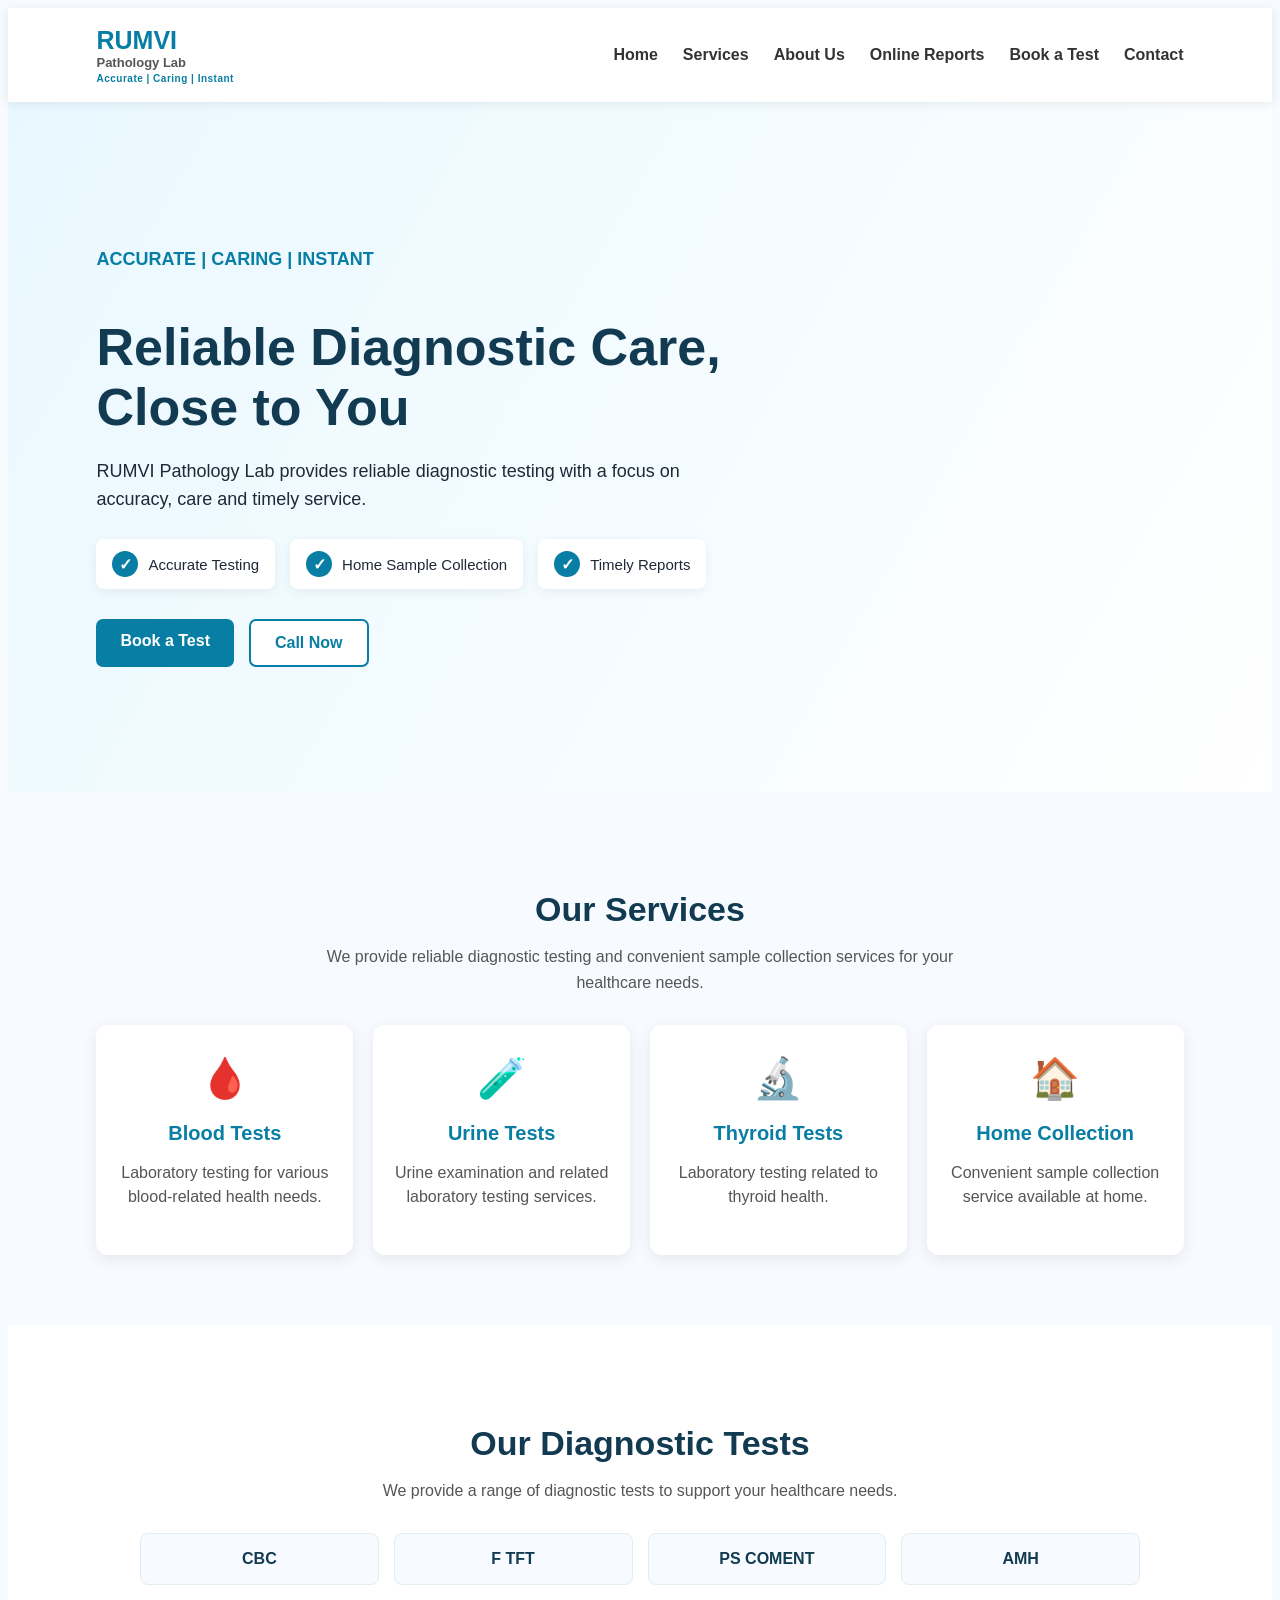
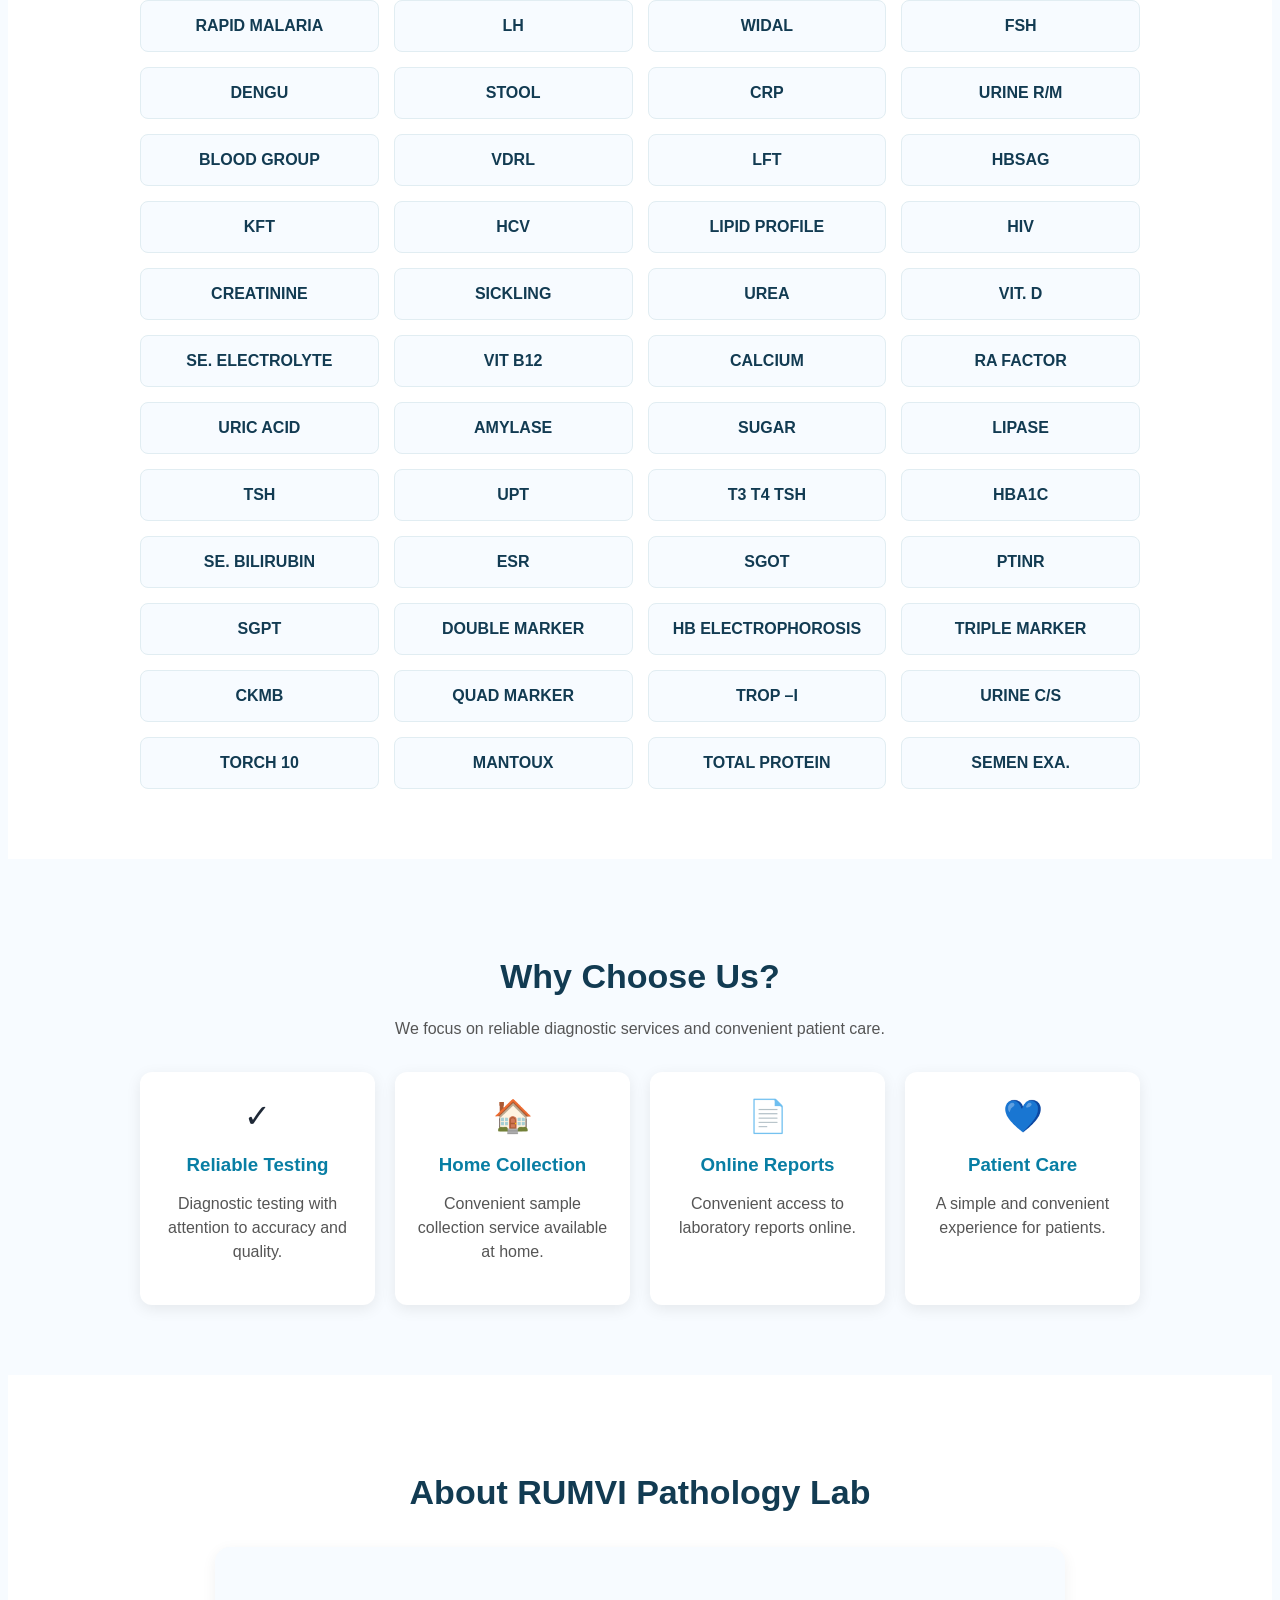
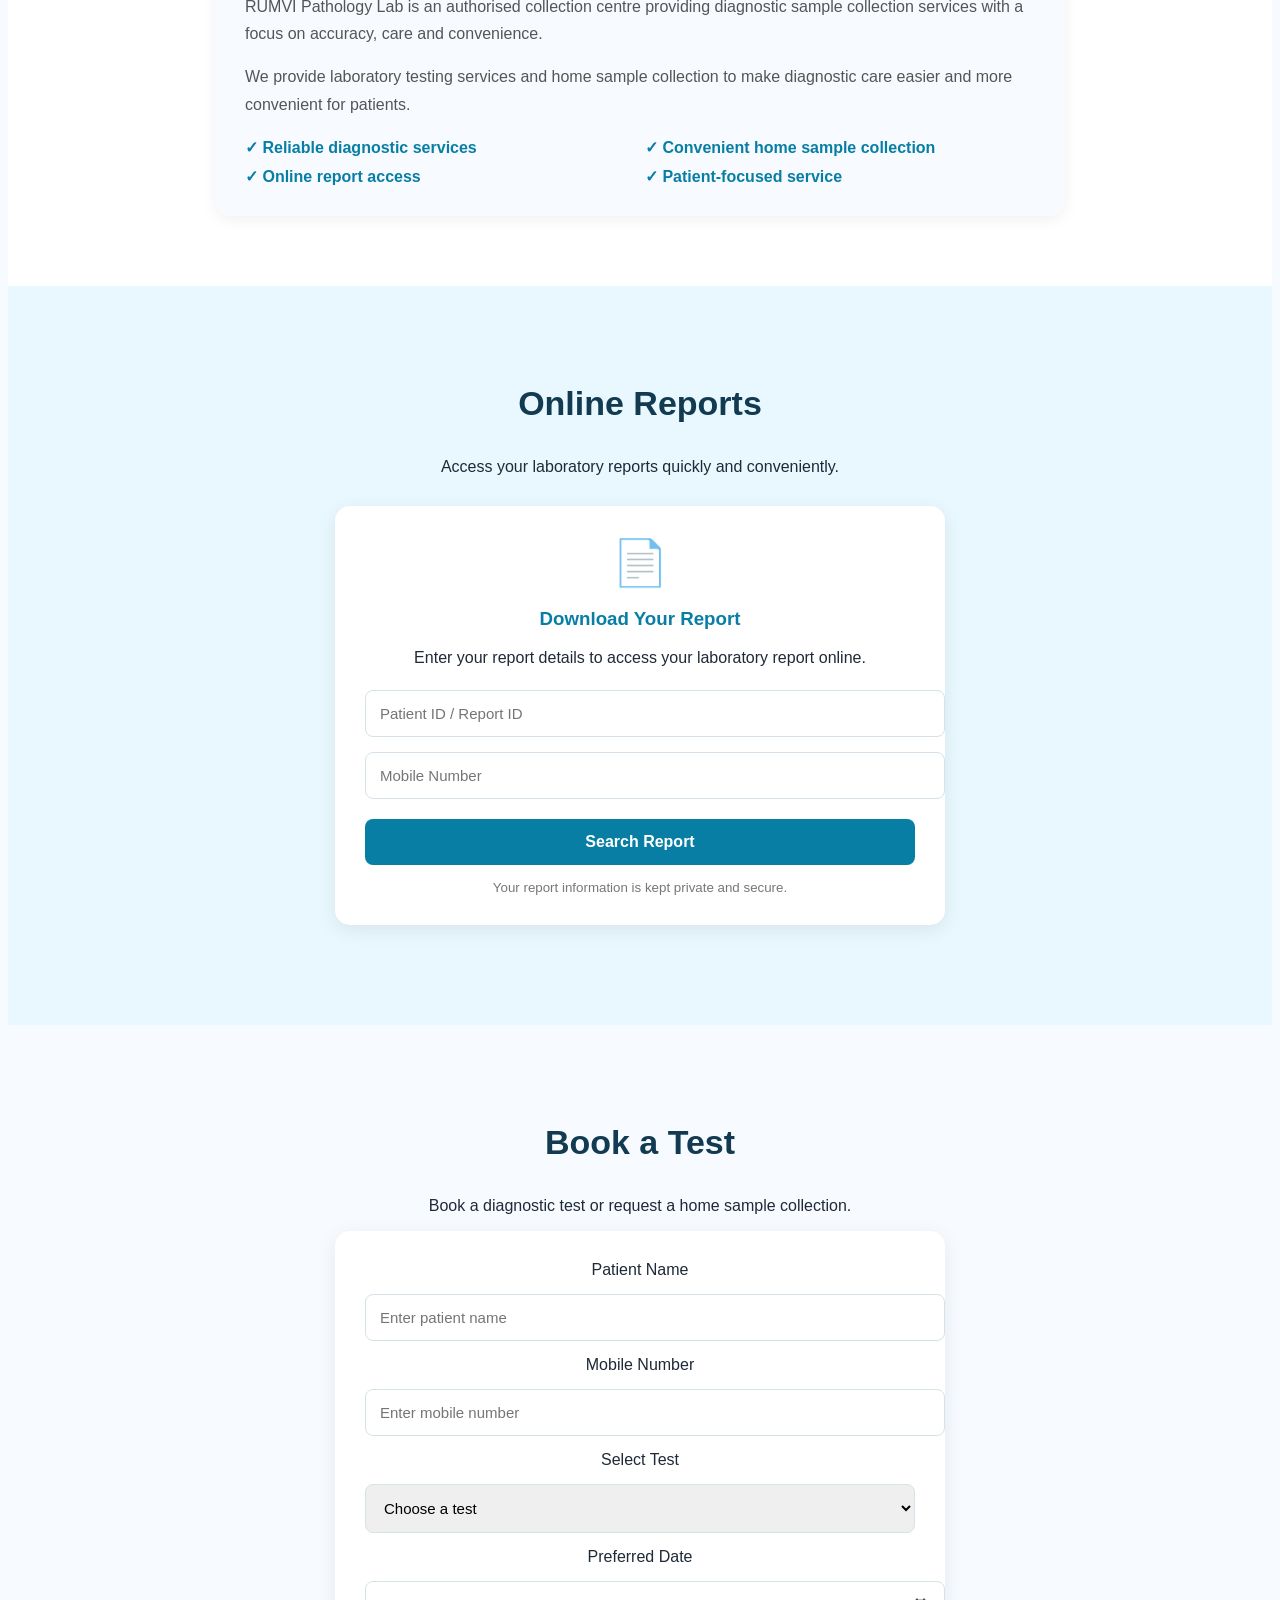
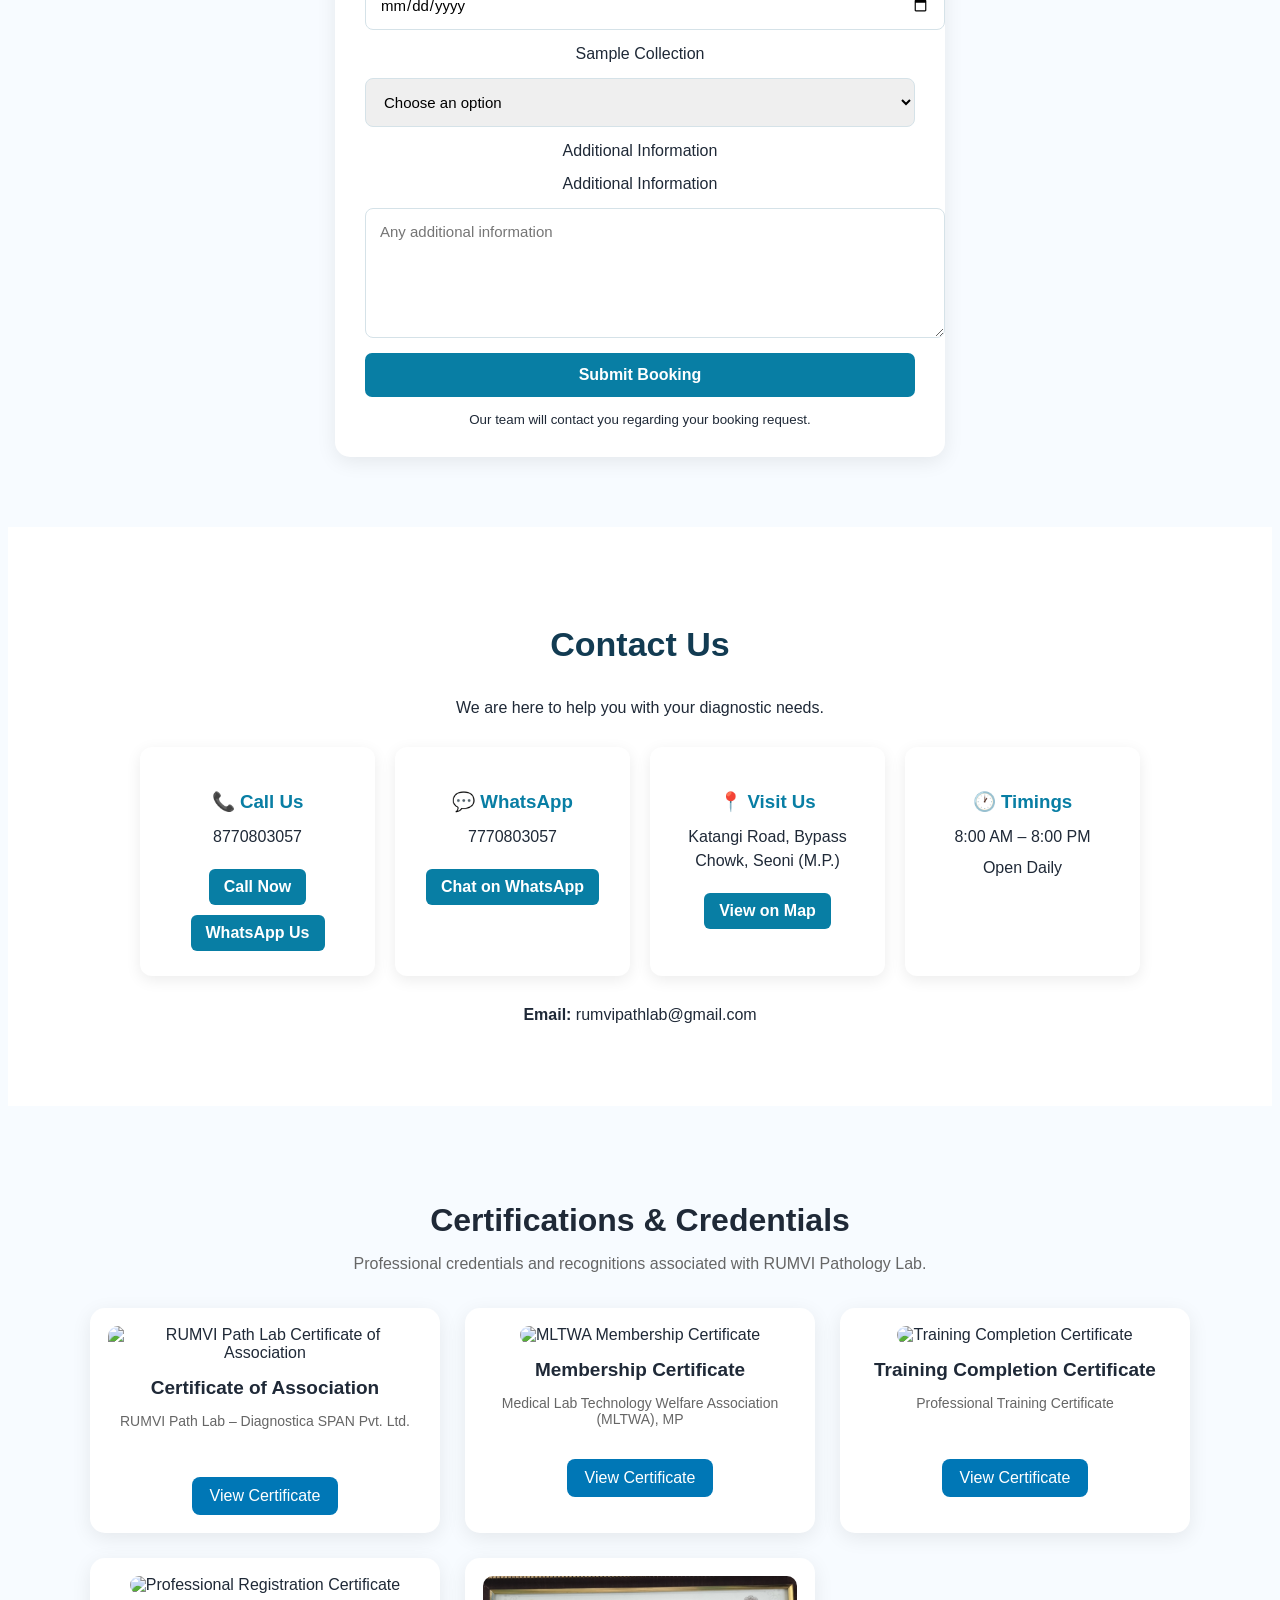
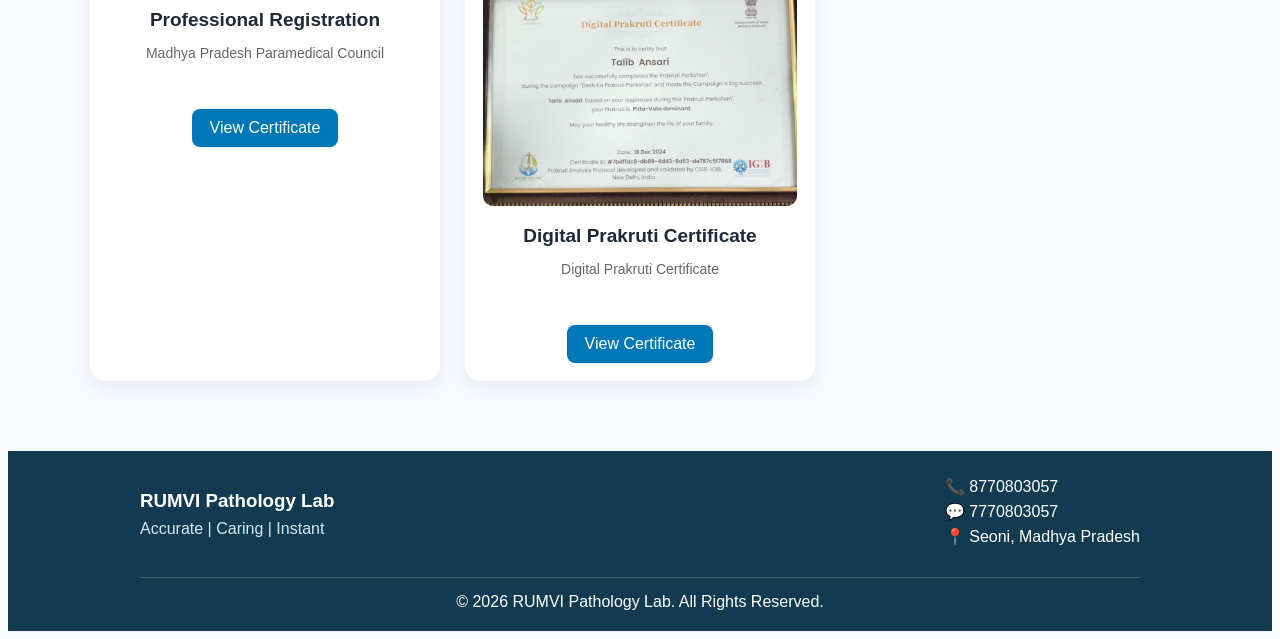
==== index.html @ 68c7870f "Initial RUMVI Pathology Lab website" ====
<!DOCTYPE html>
<html lang="en">
<head>
    <meta charset="UTF-8">
    <meta name="viewport" content="width=device-width, initial-scale=1.0">

    <title>RUMVI Pathology Lab</title>

    <link rel="stylesheet" href="style.css">
</head>

<body>

    <header>
        <div class="logo">
    RUMVI
    <span>Pathology Lab</span>
    <small>Accurate | Caring | Instant</small>
</div>

        <nav>
    <a href="#home">Home</a>
    <a href="#services">Services</a>
    <a href="#about">About Us</a>
    <a href="#reports">Online Reports</a>
    <a href="#booking">Book a Test</a>
    <a href="#contact">Contact</a>
</nav>
    </header>


    <section id="home" class="hero">

    <div class="hero-text">

        <p class="tagline">ACCURATE | CARING | INSTANT</p>

        <h1>Reliable Diagnostic Care, Close to You</h1>

        <p class="hero-description">
            RUMVI Pathology Lab provides reliable diagnostic testing
            with a focus on accuracy, care and timely service.
        </p>

        <div class="home-features">

            <div class="feature">
                <span>✓</span>
                <p>Accurate Testing</p>
            </div>

            <div class="feature">
                <span>✓</span>
                <p>Home Sample Collection</p>
            </div>

            <div class="feature">
                <span>✓</span>
                <p>Timely Reports</p>
            </div>

        </div>

        <div class="buttons">

            <a href="#booking" class="btn">
                Book a Test
            </a>

            <a href="tel:8770803057" class="btn second">
                Call Now
            </a>

        </div>

    </div>

</section>

    <section id="services" class="section">

    <h2>Our Services</h2>

    <p class="services-note">
        We provide reliable diagnostic testing and convenient sample
        collection services for your healthcare needs.
    </p>

    <div class="cards">

        <div class="card">
            <div class="service-icon">🩸</div>
            <h3>Blood Tests</h3>
            <p>
                Laboratory testing for various blood-related health needs.
            </p>
        </div>

        <div class="card">
            <div class="service-icon">🧪</div>
            <h3>Urine Tests</h3>
            <p>
                Urine examination and related laboratory testing services.
            </p>
        </div>

        <div class="card">
            <div class="service-icon">🔬</div>
            <h3>Thyroid Tests</h3>
            <p>
                Laboratory testing related to thyroid health.
            </p>
        </div>

        <div class="card">
            <div class="service-icon">🏠</div>
            <h3>Home Collection</h3>
            <p>
                Convenient sample collection service available at home.
            </p>
        </div>

    </div>

</section>
<section class="section test-list">

    <h2>Our Diagnostic Tests</h2>

    <p class="test-list-intro">
        We provide a range of diagnostic tests to support your healthcare needs.
    </p>

    <div class="test-list-grid">

        <div class="test-item">CBC</div>
        <div class="test-item">F TFT</div>
        <div class="test-item">PS COMENT</div>
        <div class="test-item">AMH</div>
        <div class="test-item">RAPID MALARIA</div>
        <div class="test-item">LH</div>
        <div class="test-item">WIDAL</div>
        <div class="test-item">FSH</div>
        <div class="test-item">DENGU</div>
        <div class="test-item">STOOL</div>
        <div class="test-item">CRP</div>
        <div class="test-item">URINE R/M</div>
        <div class="test-item">BLOOD GROUP</div>
        <div class="test-item">VDRL</div>
        <div class="test-item">LFT</div>
        <div class="test-item">HBSAG</div>
        <div class="test-item">KFT</div>
        <div class="test-item">HCV</div>
        <div class="test-item">LIPID PROFILE</div>
        <div class="test-item">HIV</div>
        <div class="test-item">CREATININE</div>
        <div class="test-item">SICKLING</div>
        <div class="test-item">UREA</div>
        <div class="test-item">VIT. D</div>
        <div class="test-item">SE. ELECTROLYTE</div>
        <div class="test-item">VIT B12</div>
        <div class="test-item">CALCIUM</div>
        <div class="test-item">RA FACTOR</div>
        <div class="test-item">URIC ACID</div>
        <div class="test-item">AMYLASE</div>
        <div class="test-item">SUGAR</div>
        <div class="test-item">LIPASE</div>
        <div class="test-item">TSH</div>
        <div class="test-item">UPT</div>
        <div class="test-item">T3 T4 TSH</div>
        <div class="test-item">HBA1C</div>
        <div class="test-item">SE. BILIRUBIN</div>
        <div class="test-item">ESR</div>
        <div class="test-item">SGOT</div>
        <div class="test-item">PTINR</div>
        <div class="test-item">SGPT</div>
        <div class="test-item">DOUBLE MARKER</div>
        <div class="test-item">HB ELECTROPHOROSIS</div>
        <div class="test-item">TRIPLE MARKER</div>
        <div class="test-item">CKMB</div>
        <div class="test-item">QUAD MARKER</div>
        <div class="test-item">TROP –I</div>
        <div class="test-item">URINE C/S</div>
        <div class="test-item">TORCH 10</div>
        <div class="test-item">MANTOUX</div>
        <div class="test-item">TOTAL PROTEIN</div>
        <div class="test-item">SEMEN EXA.</div>

    </div>

</section>

<section class="section why-us">

    <h2>Why Choose Us?</h2>

    <p class="why-intro">
        We focus on reliable diagnostic services and convenient patient care.
    </p>

    <div class="why-cards">

        <div class="why-card">
            <div class="why-icon">✓</div>
            <h3>Reliable Testing</h3>
            <p>Diagnostic testing with attention to accuracy and quality.</p>
        </div>

        <div class="why-card">
            <div class="why-icon">🏠</div>
            <h3>Home Collection</h3>
            <p>Convenient sample collection service available at home.</p>
        </div>

        <div class="why-card">
            <div class="why-icon">📄</div>
            <h3>Online Reports</h3>
            <p>Convenient access to laboratory reports online.</p>
        </div>

        <div class="why-card">
            <div class="why-icon">💙</div>
            <h3>Patient Care</h3>
            <p>A simple and convenient experience for patients.</p>
        </div>

    </div>

</section>   
<section id="about" class="section about-us">

    <h2>About RUMVI Pathology Lab</h2>

    <div class="about-content">

        <div class="about-text">

            <p>
                RUMVI Pathology Lab is an authorised collection centre
                providing diagnostic sample collection services with a
                focus on accuracy, care and convenience.
            </p>

            <p>
                We provide laboratory testing services and home sample
                collection to make diagnostic care easier and more
                convenient for patients.
            </p>

            <div class="about-points">

                <p>✓ Reliable diagnostic services</p>
                <p>✓ Convenient home sample collection</p>
                <p>✓ Online report access</p>
                <p>✓ Patient-focused service</p>

            </div>

        </div>

    </div>

</section>
<section id="reports" class="section reports">

    <h2>Online Reports</h2>

    <p class="reports-intro">
        Access your laboratory reports quickly and conveniently.
    </p>

    <div class="report-box">

        <div class="report-icon">📄</div>

        <h3>Download Your Report</h3>

        <p>
            Enter your report details to access your laboratory report online.
        </p>

        <div class="report-inputs">

            <input
                type="text"
                placeholder="Patient ID / Report ID"
            >

            <input
                type="text"
                placeholder="Mobile Number"
            >

        </div>

        <button type="button">
            Search Report
        </button>

        <small>
            Your report information is kept private and secure.
        </small>

    </div>

</section>

    <section id="booking" class="section booking">

    <h2>Book a Test</h2>

    <p>
        Book a diagnostic test or request a home sample collection.
    </p>

    <form id="bookingForm">

        <label>Patient Name</label>
        <input
            type="text"
            placeholder="Enter patient name"
            required
        >

        <label>Mobile Number</label>
        <input
            type="tel"
            placeholder="Enter mobile number"
            required
        >

        <label>Select Test</label>

<select required>
    <option value="">Choose a test</option>

    <option>CBC</option>
    <option>F TFT</option>
    <option>PS COMENT</option>
    <option>AMH</option>
    <option>RAPID MALARIA</option>
    <option>LH</option>
    <option>WIDAL</option>
    <option>FSH</option>
    <option>DENGU</option>
    <option>STOOL</option>
    <option>CRP</option>
    <option>URINE R/M</option>
    <option>BLOOD GROUP</option>
    <option>VDRL</option>
    <option>LFT</option>
    <option>HBSAG</option>
    <option>KFT</option>
    <option>HCV</option>
    <option>LIPID PROFILE</option>
    <option>HIV</option>
    <option>CREATININE</option>
    <option>SICKLING</option>
    <option>UREA</option>
    <option>VIT. D</option>
    <option>SE. ELECTROLYTE</option>
    <option>VIT B12</option>
    <option>CALCIUM</option>
    <option>RA FACTOR</option>
    <option>URIC ACID</option>
    <option>AMYLASE</option>
    <option>SUGAR</option>
    <option>LIPASE</option>
    <option>TSH</option>
    <option>UPT</option>
    <option>T3 T4 TSH</option>
    <option>HBA1C</option>
    <option>SE. BILIRUBIN</option>
    <option>ESR</option>
    <option>SGOT</option>
    <option>PTINR</option>
    <option>SGPT</option>
    <option>DOUBLE MARKER</option>
    <option>HB ELECTROPHOROSIS</option>
    <option>TRIPLE MARKER</option>
    <option>CKMB</option>
    <option>QUAD MARKER</option>
    <option>TROP –I</option>
    <option>URINE C/S</option>
    <option>TORCH 10</option>
    <option>MANTOUX</option>
    <option>TOTAL PROTEIN</option>
    <option>SEMEN EXA.</option>

</select>
        <label>Preferred Date</label>
        <input type="date" required>
        <label>Sample Collection</label>
<select required>
    <option value="">Choose an option</option>
    <option>Visit Lab</option>
    <option>Home Collection</option>
</select>

<label>Additional Information</label>

        <label>Additional Information</label>
        <textarea
            placeholder="Any additional information"
        ></textarea>

        <button type="submit">
            Submit Booking
        </button>

        <small class="booking-note">
            Our team will contact you regarding your booking request.
        </small>

    </form>

</section>


    <section id="contact" class="section contact">

    <h2>Contact Us</h2>

    <p>We are here to help you with your diagnostic needs.</p>

    <div class="contact-box">

        <div class="contact-item">
            <h3>📞 Call Us</h3>
            <p>8770803057</p>
            <a href="tel:8770803057">Call Now</a>
            <a href="https://wa.me/917770803057" target="_blank" class="btn whatsapp-btn">
    WhatsApp Us
</a>
        </div>

        <div class="contact-item">
            <h3>💬 WhatsApp</h3>
            <p>7770803057</p>
            <a href="https://wa.me/917770803057" target="_blank">
                Chat on WhatsApp
            </a>
        </div>

        <div class="contact-item">
            <h3>📍 Visit Us</h3>
            <p>Katangi Road, Bypass Chowk, Seoni (M.P.)</p>
            <a href="https://maps.app.goo.gl/c7gBCoptT8NaA9wq6?g_st=awb" target="_blank">
    View on Map
</a>
        </div>

        <div class="contact-item">
            <h3>🕐 Timings</h3>
            <p>8:00 AM – 8:00 PM</p>
            <span>Open Daily</span>
        </div>

    </div>

    <p class="email">
        <strong>Email:</strong> rumvipathlab@gmail.com
    </p>

</section>


<!-- Certifications & Credentials -->
<section class="certificates-section" id="certificates">
    <div class="section-title">
        <h2>Certifications & Credentials</h2>
        <p>Professional credentials and recognitions associated with RUMVI Pathology Lab.</p>
    </div>

    <div class="certificates-grid">

        <div class="certificate-card">
            <img src="z - certificates/association.jpg" alt="RUMVI Path Lab Certificate of Association">
            <h3>Certificate of Association</h3>
            <p>RUMVI Path Lab – Diagnostica SPAN Pvt. Ltd.</p>
            <a href="z - certificates/association.jpg.jpg">
                View Certificate
            </a>
        </div>

        <div class="certificate-card">
            <img src="z - certificates/mltwa.jpg" alt="MLTWA Membership Certificate">
            <h3>Membership Certificate</h3>
            <p>Medical Lab Technology Welfare Association (MLTWA), MP</p>
            <a href="z - certificates/mltwa.jpg.jpg" target="_blank">
                View Certificate
            </a>
        </div>

        <div class="certificate-card">
            <img src="z - certificates/training.jpg" alt="Training Completion Certificate">
            <h3>Training Completion Certificate</h3>
            <p>Professional Training Certificate</p>
            <a href="z - certificates/training.jpg.jpg" target="_blank">
                View Certificate
            </a>
        </div>

        <div class="certificate-card">
            <img src="z - certificates/registration.jpg" alt="Professional Registration Certificate">
            <h3>Professional Registration</h3>
            <p>Madhya Pradesh Paramedical Council</p>
            <a href="z - certificates/registration.jpg.jpg" target="_blank">
                View Certificate
            </a>
        </div>
        
        <div class="certificate-card">
    <img src="z - certificates/prakruti.jpg.jpg" alt="Digital Prakruti Certificate">

    <h3>Digital Prakruti Certificate</h3>

    <p>Digital Prakruti Certificate</p>

    <a href="z - certificates/prakruti.jpg.jpg" target="_blank">
        View Certificate
    </a>
</div>

    </div>
</section>
<footer>

    <div class="footer-content">

        <div class="footer-brand">
            <h3>RUMVI Pathology Lab</h3>
            <p>Accurate | Caring | Instant</p>
        </div>

        <div class="footer-contact">
            <p>📞 8770803057</p>
            <p>💬 7770803057</p>
            <p>📍 Seoni, Madhya Pradesh</p>
        </div>

    </div>

    <div class="footer-bottom">
        <p>© 2026 RUMVI Pathology Lab. All Rights Reserved.</p>
    </div>

</footer>
<script src="https://cdn.jsdelivr.net/npm/@supabase/supabase-js@2"></script>
<script src="script.js"></script>
</body>
</html>
---- style.css ----
*. {
    margin: 0;
    padding: 0;
    box-sizing: border-box;
}

body {
    font-family: Arial, sans-serif;
    color: #1f2937;
    background: #f7fbff;
}

header {
    background: white;
    padding: 18px 7%;
    display: flex;
    justify-content: space-between;
    align-items: center;
    box-shadow: 0 2px 10px rgba(0,0,0,0.08);
    position: sticky;
    top: 0;
    z-index: 100;
}

.logo {
    font-size: 25px;
    font-weight: bold;
    color: #087ea4;
}

.logo span {
    display: block;
    font-size: 13px;
    color: #555;
}

nav {
    display: flex;
    gap: 25px;
}

nav a {
    text-decoration: none;
    color: #333;
    font-weight: 600;
}

nav a:hover {
    color: #087ea4;
}

.hero {
    min-height: 550px;
    display: flex;
    align-items: center;
    padding: 70px 7%;
    background: linear-gradient(120deg, #e9f8ff, #ffffff);
}

.hero-text {
    max-width: 650px;
}

.tagline {
    color: #087ea4;
    font-weight: bold;
    margin-bottom: 15px;
}

.hero h1 {
    font-size: 52px;
    margin-bottom: 20px;
    color: #123b52;
}

.hero p {
    font-size: 18px;
    line-height: 1.6;
}

.buttons {
    margin-top: 30px;
    display: flex;
    gap: 15px;
}

.btn,
.reports button,
#booking button {
    display: inline-block;
    padding: 13px 24px;
    border: none;
    border-radius: 7px;
    background: #087ea4;
    color: white;
    text-decoration: none;
    font-weight: bold;
    cursor: pointer;
}

.btn.second {
    background: white;
    color: #087ea4;
    border: 2px solid #087ea4;
}

.section {
    padding: 70px 7%;
    text-align: center;
}

.section h2 {
    font-size: 34px;
    color: #123b52;
    margin-bottom: 35px;
}

.cards {
    display: grid;
    grid-template-columns: repeat(4, 1fr);
    gap: 20px;
}

.card {
    background: white;
    padding: 30px 20px;
    border-radius: 12px;
    box-shadow: 0 4px 15px rgba(0,0,0,0.08);
}

.card h3 {
    color: #087ea4;
    margin-bottom: 12px;
}

.card p {
    line-height: 1.5;
}

.reports {
    background: #e9f8ff;
}

.contact {
    background: white;
}

.contact p {
    margin: 12px 0;
}

footer {
    background: #123b52;
    color: white;
    text-align: center;
    padding: 20px;
}

@media (max-width: 800px) {

    header {
        flex-direction: column;
        gap: 15px;
    }

    nav {
        gap: 12px;
        flex-wrap: wrap;
        justify-content: center;
    }

    .hero h1 {
        font-size: 38px;
    }

    .cards {
        grid-template-columns: 1fr 1fr;
    }
}

@media (max-width: 500px) {

    .cards {
        grid-template-columns: 1fr;
    }

    .buttons {
        flex-direction: column;
    }

    .hero {
        padding: 50px 6%;
    }
}
.booking {
    background: #f7fbff;
}

.booking form {
    max-width: 550px;
    margin: 0 auto;
    background: white;
    padding: 30px;
    border-radius: 15px;
    box-shadow: 0 5px 20px rgba(0, 0, 0, 0.08);

    display: flex;
    flex-direction: column;
    gap: 15px;
}

.booking input,
.booking select,
.booking textarea {
    width: 100%;
    padding: 14px;
    border: 1px solid #d5e2e8;
    border-radius: 8px;
    font-size: 15px;
    font-family: Arial, sans-serif;
}

.booking textarea {
    min-height: 100px;
    resize: vertical;
}

.booking input:focus,
.booking select:focus,
.booking textarea:focus {
    outline: none;
    border-color: #087ea4;
}

.booking button {
    padding: 14px;
    border: none;
    border-radius: 8px;
    background: #087ea4;
    color: white;
    font-size: 16px;
    font-weight: bold;
    cursor: pointer;
}

.booking button:hover {
    background: #066b8a;
}
.contact-box {
    max-width: 1000px;
    margin: 30px auto;
    display: grid;
    grid-template-columns: repeat(4, 1fr);
    gap: 20px;
}

.contact-item {
    background: white;
    padding: 25px 18px;
    border-radius: 12px;
    box-shadow: 0 4px 15px rgba(0, 0, 0, 0.08);
}

.contact-item h3 {
    color: #087ea4;
    margin-bottom: 12px;
}

.contact-item p {
    margin: 10px 0;
    line-height: 1.5;
}

.contact-item a {
    display: inline-block;
    margin-top: 10px;
    padding: 9px 15px;
    background: #087ea4;
    color: white;
    text-decoration: none;
    border-radius: 6px;
    font-weight: bold;
}

.contact-item a:hover {
    background: #066b8a;
}

.email {
    margin-top: 30px;
}

@media (max-width: 800px) {
    .contact-box {
        grid-template-columns: 1fr 1fr;
    }
}

@media (max-width: 500px) {
    .contact-box {
        grid-template-columns: 1fr;
    }
}
.hero-description {
    max-width: 650px;
    margin-bottom: 20px;
}

.home-features {
    display: flex;
    flex-wrap: wrap;
    gap: 15px;
    margin-top: 25px;
}

.feature {
    display: flex;
    align-items: center;
    gap: 10px;
    background: white;
    padding: 12px 16px;
    border-radius: 8px;
    box-shadow: 0 3px 12px rgba(0, 0, 0, 0.06);
}

.feature span {
    width: 26px;
    height: 26px;
    display: flex;
    align-items: center;
    justify-content: center;
    background: #087ea4;
    color: white;
    border-radius: 50%;
    font-weight: bold;
}

.feature p {
    margin: 0;
    font-size: 15px;
    line-height: 1.3;
}

@media (max-width: 600px) {
    .home-features {
        flex-direction: column;
        align-items: stretch;
    }
}
.card {
    transition: transform 0.3s ease, box-shadow 0.3s ease;
}

.card:hover {
    transform: translateY(-6px);
    box-shadow: 0 8px 22px rgba(0, 0, 0, 0.12);
}

.card h3 {
    font-size: 20px;
}

.card p {
    color: #555;
}
.report-box {
    max-width: 550px;
    margin: 30px auto;
    background: white;
    padding: 30px;
    border-radius: 15px;
    box-shadow: 0 5px 20px rgba(0, 0, 0, 0.08);
}

.report-icon {
    font-size: 45px;
    margin-bottom: 10px;
}

.report-box h3 {
    color: #087ea4;
    margin-bottom: 10px;
}

.report-box p {
    margin-bottom: 20px;
    line-height: 1.5;
}

.report-inputs {
    display: flex;
    flex-direction: column;
    gap: 15px;
}

.report-inputs input {
    width: 100%;
    padding: 14px;
    border: 1px solid #d5e2e8;
    border-radius: 8px;
    font-size: 15px;
}

.report-inputs input:focus {
    outline: none;
    border-color: #087ea4;
}

.report-box button {
    width: 100%;
    margin-top: 20px;
    padding: 14px;
    border: none;
    border-radius: 8px;
    background: #087ea4;
    color: white;
    font-size: 16px;
    font-weight: bold;
    cursor: pointer;
}

.report-box small {
    display: block;
    margin-top: 15px;
    color: #777;
}
.services-note {
    max-width: 700px;
    margin: -20px auto 30px;
    color: #555;
    line-height: 1.6;
}

.service-icon {
    font-size: 40px;
    margin-bottom: 15px;
}

.card {
    transition: transform 0.3s ease, box-shadow 0.3s ease;
}

.card:hover {
    transform: translateY(-6px);
    box-shadow: 0 8px 22px rgba(0, 0, 0, 0.12);
}

.card h3 {
    font-size: 20px;
    margin-bottom: 12px;
}

.card p {
    color: #555;
}
.why-us {
    background: #f7fbff;
}

.why-intro {
    max-width: 650px;
    margin: -15px auto 30px;
    color: #555;
    line-height: 1.6;
}

.why-cards {
    max-width: 1000px;
    margin: 0 auto;
    display: grid;
    grid-template-columns: repeat(4, 1fr);
    gap: 20px;
}

.why-card {
    background: white;
    padding: 25px 18px;
    border-radius: 12px;
    box-shadow: 0 4px 15px rgba(0, 0, 0, 0.08);
    transition: transform 0.3s ease;
}

.why-card:hover {
    transform: translateY(-6px);
}

.why-icon {
    font-size: 32px;
    margin-bottom: 12px;
}

.why-card h3 {
    color: #087ea4;
    margin-bottom: 10px;
}

.why-card p {
    color: #555;
    line-height: 1.5;
}

@media (max-width: 800px) {
    .why-cards {
        grid-template-columns: 1fr 1fr;
    }
}

@media (max-width: 500px) {
    .why-cards {
        grid-template-columns: 1fr;
    }
}
.logo small {
    display: block;
    font-size: 10px;
    color: #087ea4;
    margin-top: 3px;
    letter-spacing: 0.5px;
}
.about-us {
    background: white;
}

.about-content {
    max-width: 850px;
    margin: 0 auto;
}

.about-text {
    background: #f7fbff;
    padding: 30px;
    border-radius: 15px;
    text-align: left;
    box-shadow: 0 4px 15px rgba(0, 0, 0, 0.06);
}

.about-text > p {
    color: #555;
    line-height: 1.7;
    margin-bottom: 15px;
}

.about-points {
    margin-top: 20px;
    display: grid;
    grid-template-columns: 1fr 1fr;
    gap: 10px;
}

.about-points p {
    margin: 0;
    color: #087ea4;
    font-weight: 600;
}

@media (max-width: 600px) {
    .about-points {
        grid-template-columns: 1fr;
    }

    .about-text {
        padding: 22px;
    }
}
/* Mobile friendly navigation */
@media (max-width: 600px) {

    header {
        padding: 15px 5%;
    }

    .logo {
        text-align: center;
    }

    nav {
        width: 100%;
        gap: 8px;
    }

    nav a {
        font-size: 13px;
        padding: 6px;
    }

    .hero {
        min-height: auto;
        padding: 55px 6%;
        text-align: center;
    }

    .hero h1 {
        font-size: 34px;
    }

    .hero-description {
        font-size: 16px;
    }

    .buttons {
        align-items: stretch;
    }

    .btn {
        text-align: center;
    }

    .section {
        padding: 50px 6%;
    }

    .section h2 {
        font-size: 28px;
    }
}
.footer-content {
    max-width: 1000px;
    margin: 0 auto;
    display: flex;
    justify-content: space-between;
    gap: 30px;
    text-align: left;
}

.footer-brand h3 {
    margin-bottom: 8px;
}

.footer-brand p {
    margin: 0;
    color: #d5eaf2;
}

.footer-contact p {
    margin: 6px 0;
}

.footer-bottom {
    max-width: 1000px;
    margin: 25px auto 0;
    padding-top: 15px;
    border-top: 1px solid rgba(255, 255, 255, 0.2);
    text-align: center;
}

.footer-bottom p {
    margin: 0;
}

@media (max-width: 600px) {
    .footer-content {
        flex-direction: column;
        text-align: center;
    }
}
.test-list {
    background: #ffffff;
}

.test-list-intro {
    max-width: 650px;
    margin: -20px auto 30px;
    color: #555;
    line-height: 1.6;
}

.test-list-grid {
    max-width: 1000px;
    margin: 0 auto;
    display: grid;
    grid-template-columns: repeat(4, 1fr);
    gap: 15px;
}

.test-item {
    background: #f7fbff;
    padding: 16px 12px;
    border-radius: 8px;
    border: 1px solid #e1edf2;
    color: #123b52;
    font-weight: 600;
    transition: 0.3s ease;
}

.test-item:hover {
    transform: translateY(-3px);
    box-shadow: 0 5px 12px rgba(0, 0, 0, 0.08);
    color: #087ea4;
}

@media (max-width: 800px) {
    .test-list-grid {
        grid-template-columns: 1fr 1fr;
    }
}

@media (max-width: 500px) {
    .test-list-grid {
        grid-template-columns: 1fr;
    }
}
/* Certifications Section */
.certificates-section {
    padding: 70px 20px;
    background: #f7fbff;
    text-align: center;
}

.section-title h2 {
    font-size: 32px;
    margin-bottom: 10px;
}

.section-title p {
    color: #666;
    margin-bottom: 35px;
}

.certificates-grid {
    max-width: 1100px;
    margin: auto;
    display: grid;
    grid-template-columns: repeat(3, 1fr);
    gap: 25px;
}

.certificate-card {
    background: white;
    padding: 18px;
    border-radius: 15px;
    box-shadow: 0 5px 20px rgba(0, 0, 0, 0.08);
    transition: 0.3s;
}

.certificate-card:hover {
    transform: translateY(-5px);
}

.certificate-card img {
    width: 100%;
    height: 230px;
    object-fit: cover;
    border-radius: 10px;
}

.certificate-card h3 {
    margin: 15px 0 8px;
    font-size: 19px;
}

.certificate-card p {
    color: #666;
    font-size: 14px;
    min-height: 40px;
}

.certificate-card a {
    display: inline-block;
    margin-top: 10px;
    padding: 10px 18px;
    background: #0077b6;
    color: white;
    text-decoration: none;
    border-radius: 8px;
}

.certificate-card a:hover {
    background: #005f8f;
}

/* Mobile */
@media (max-width: 768px) {
    .certificates-grid {
        grid-template-columns: 1fr;
    }

    .section-title h2 {
        font-size: 26px;
    }
}
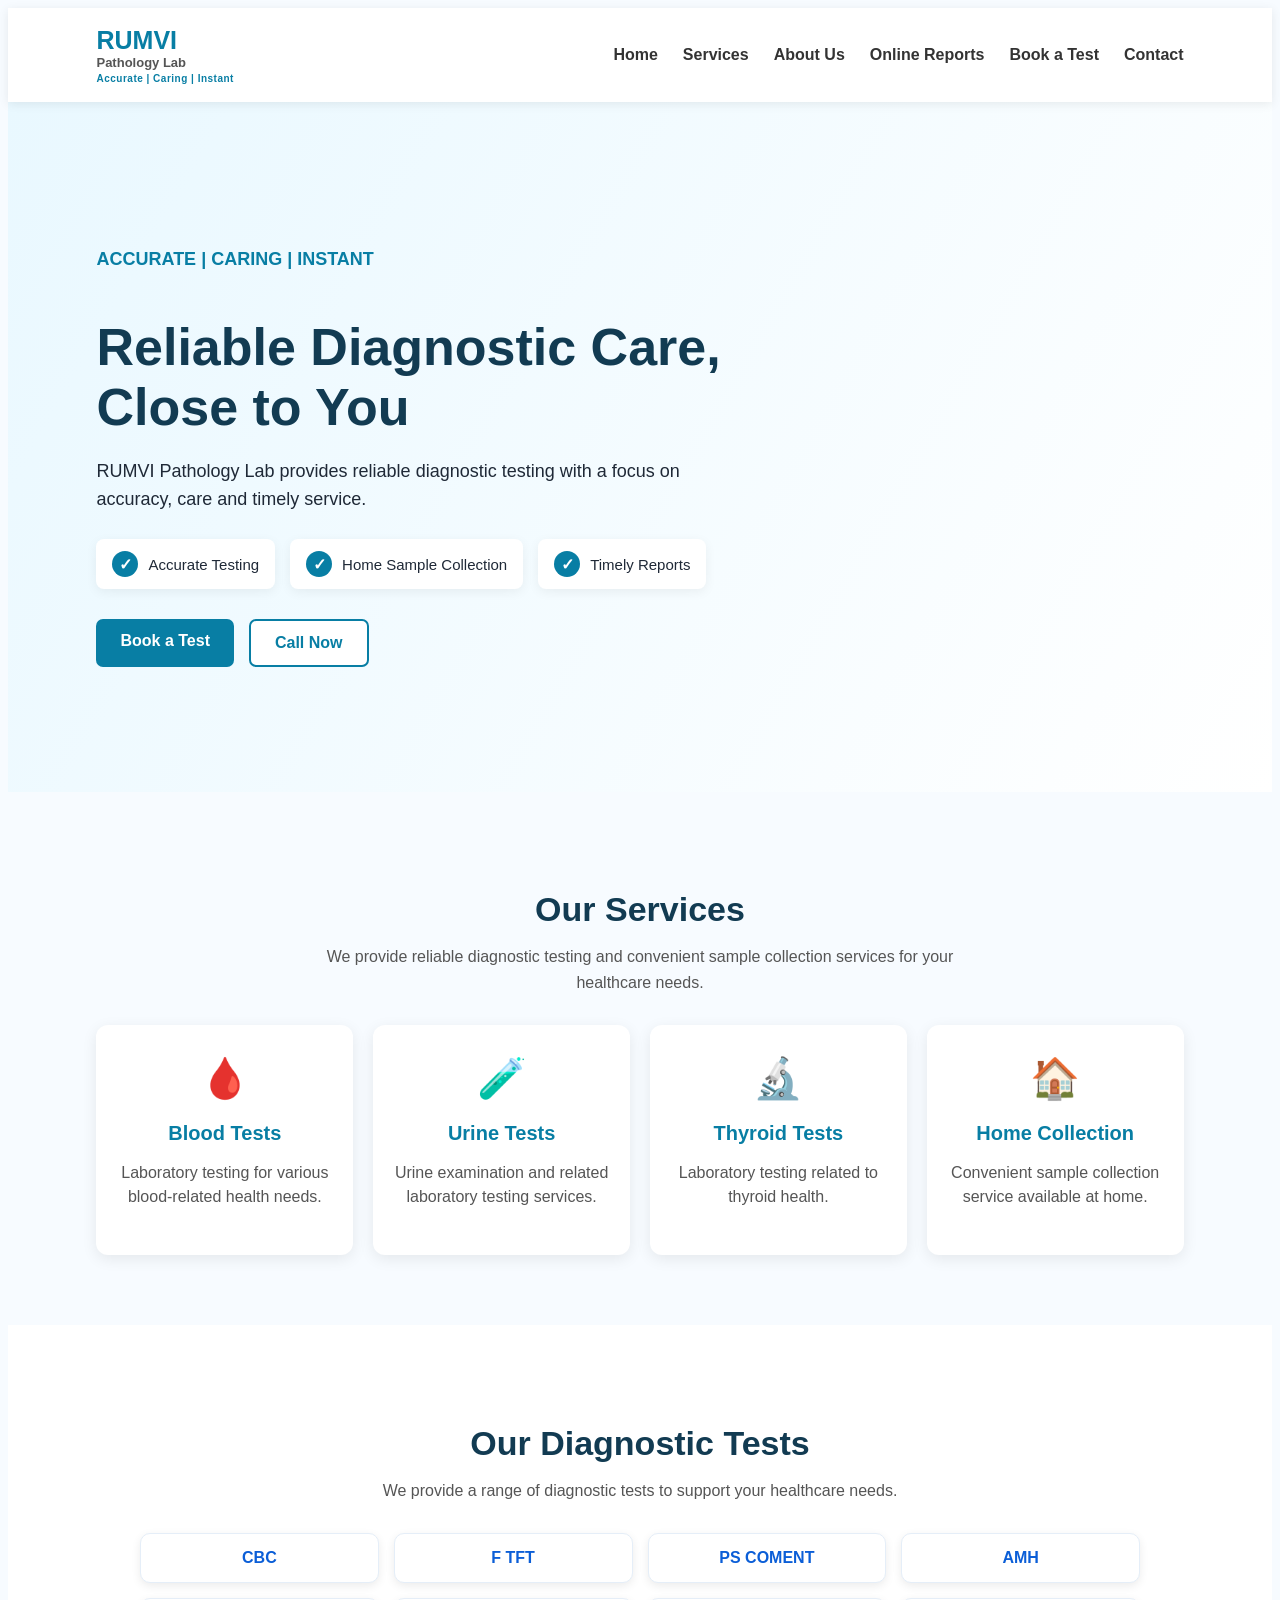
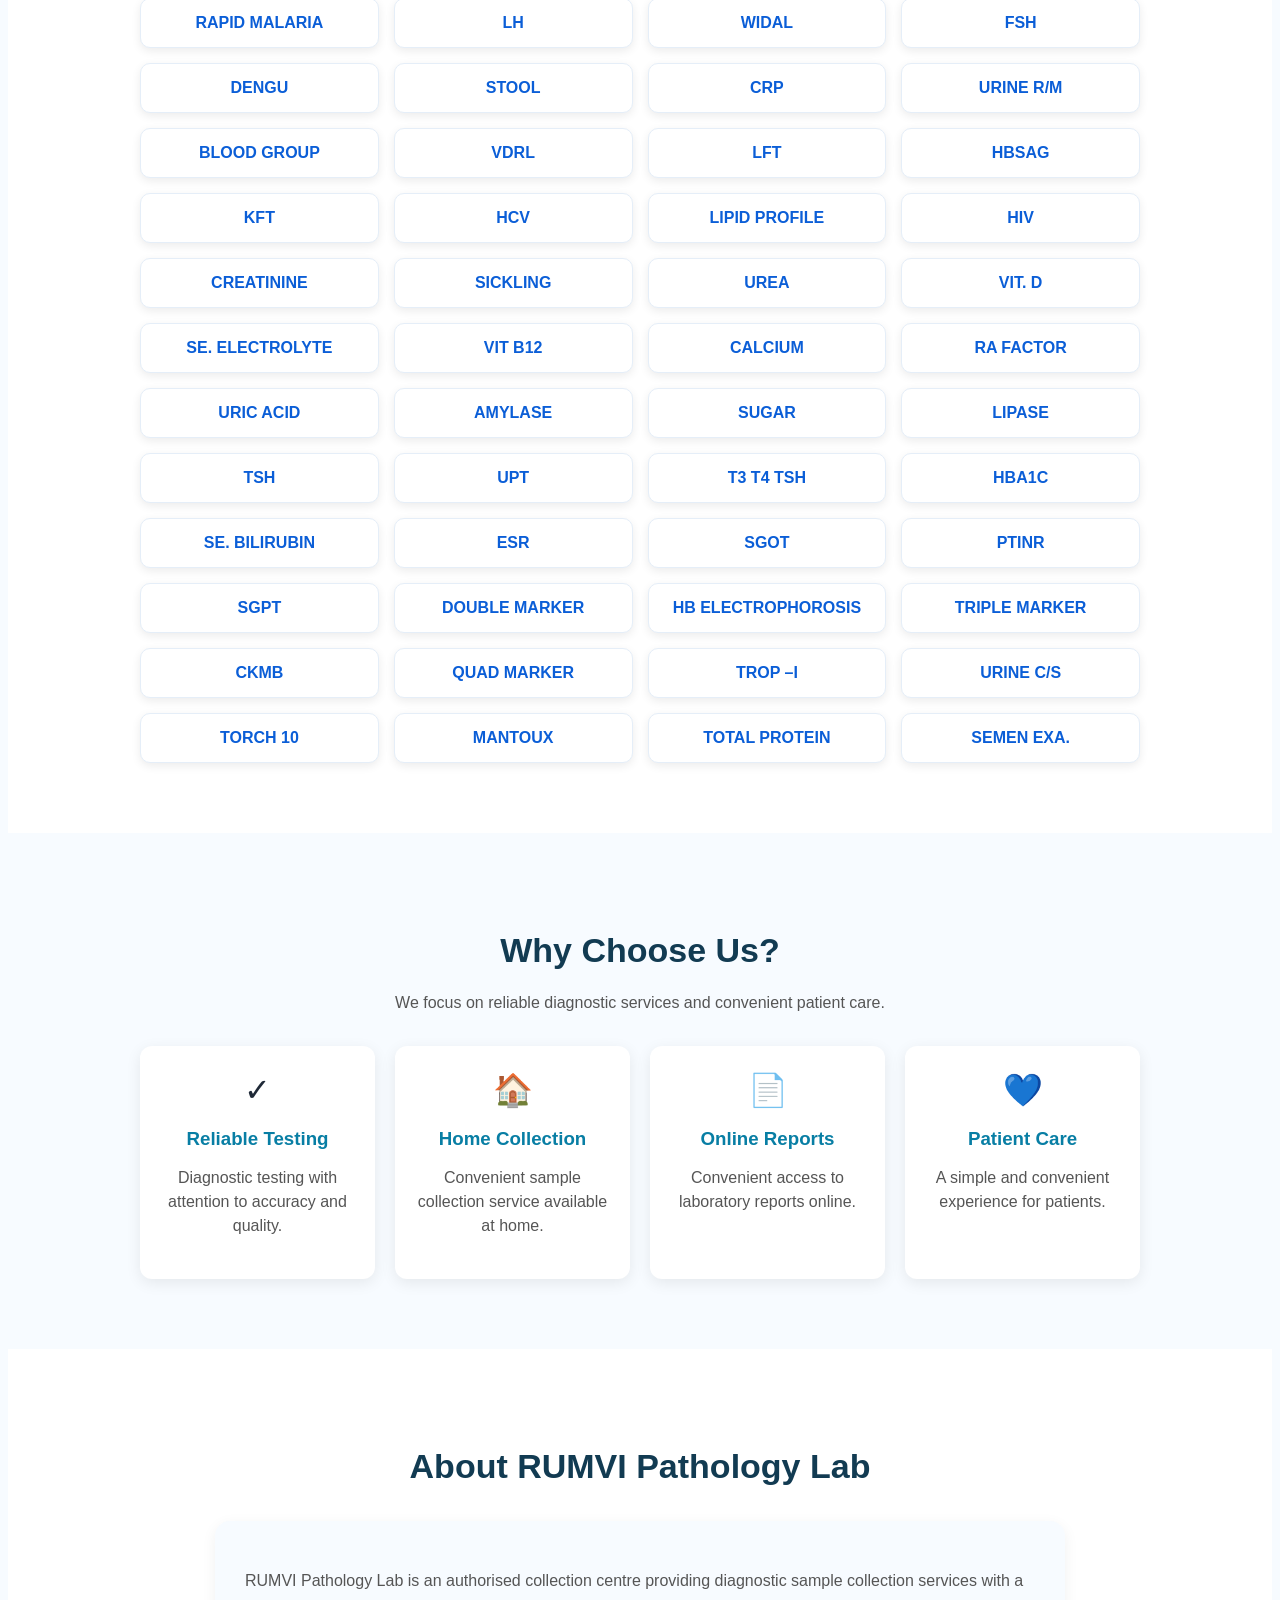
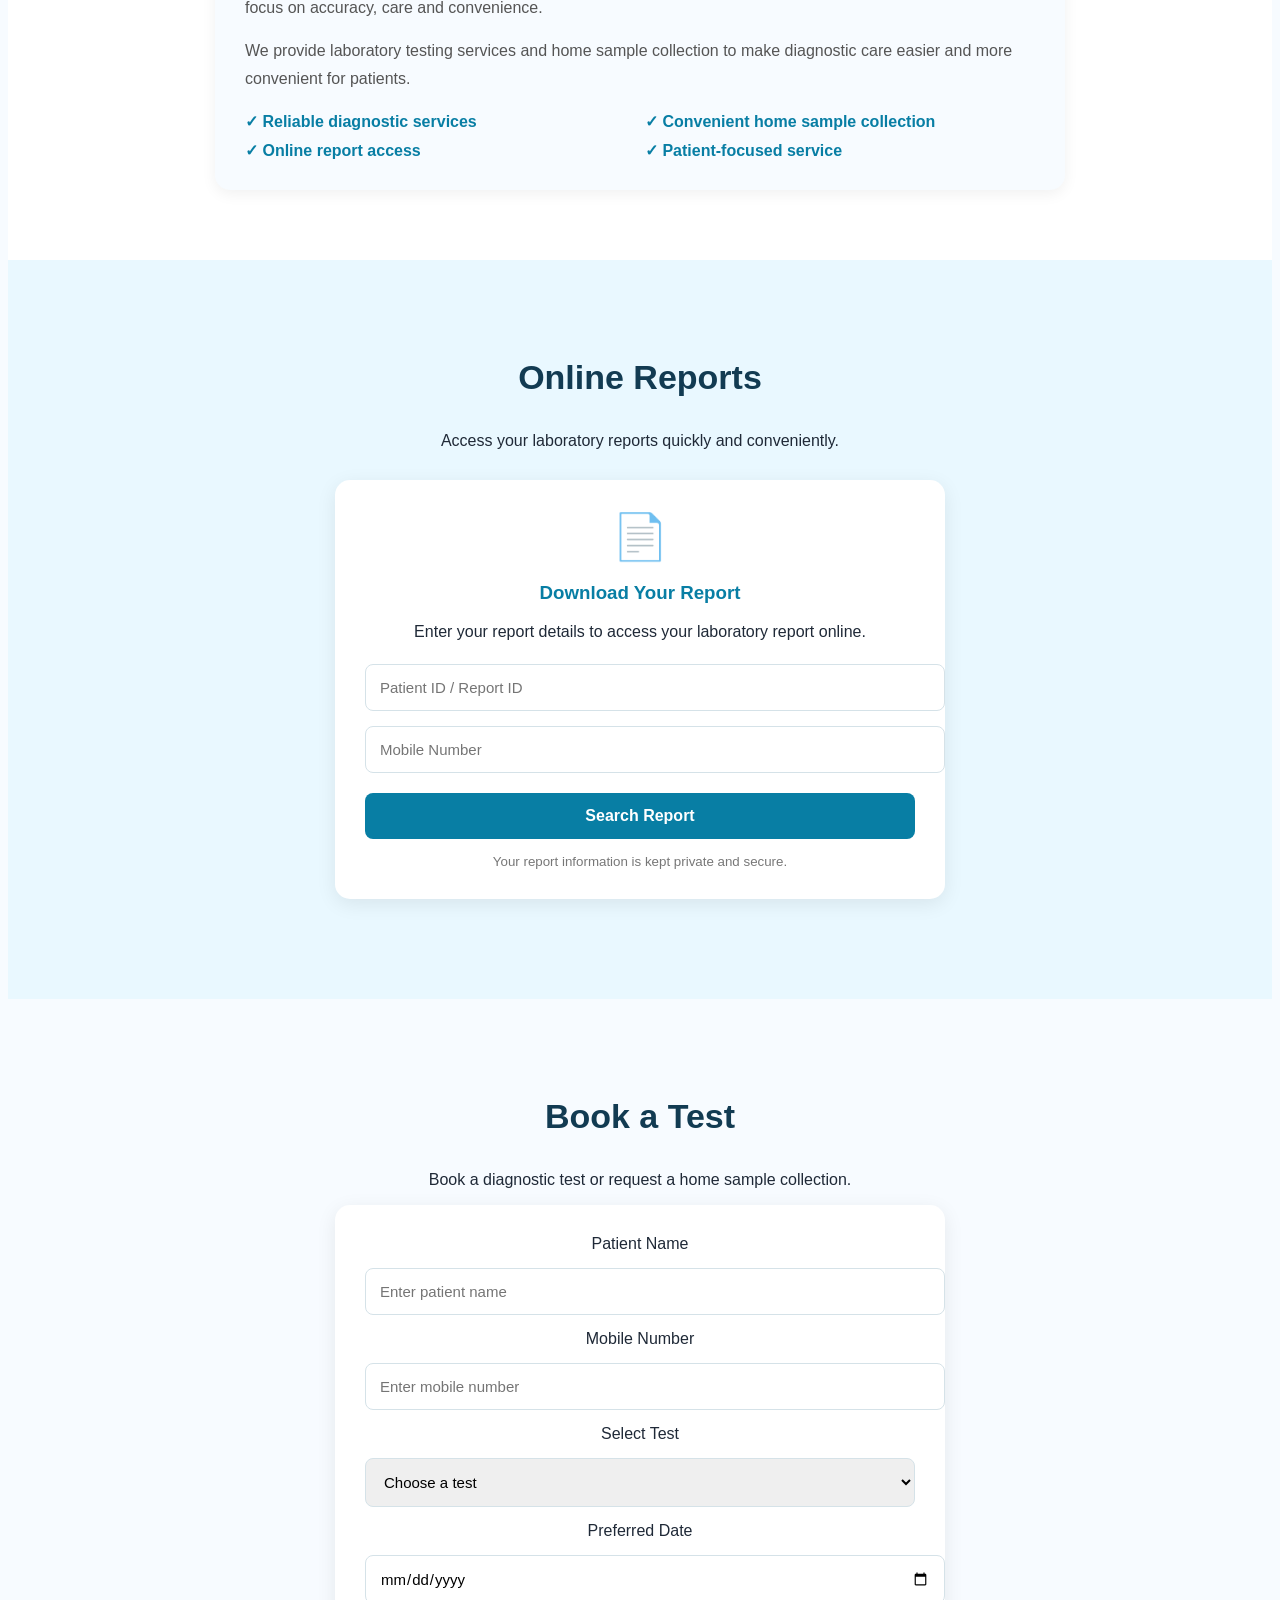
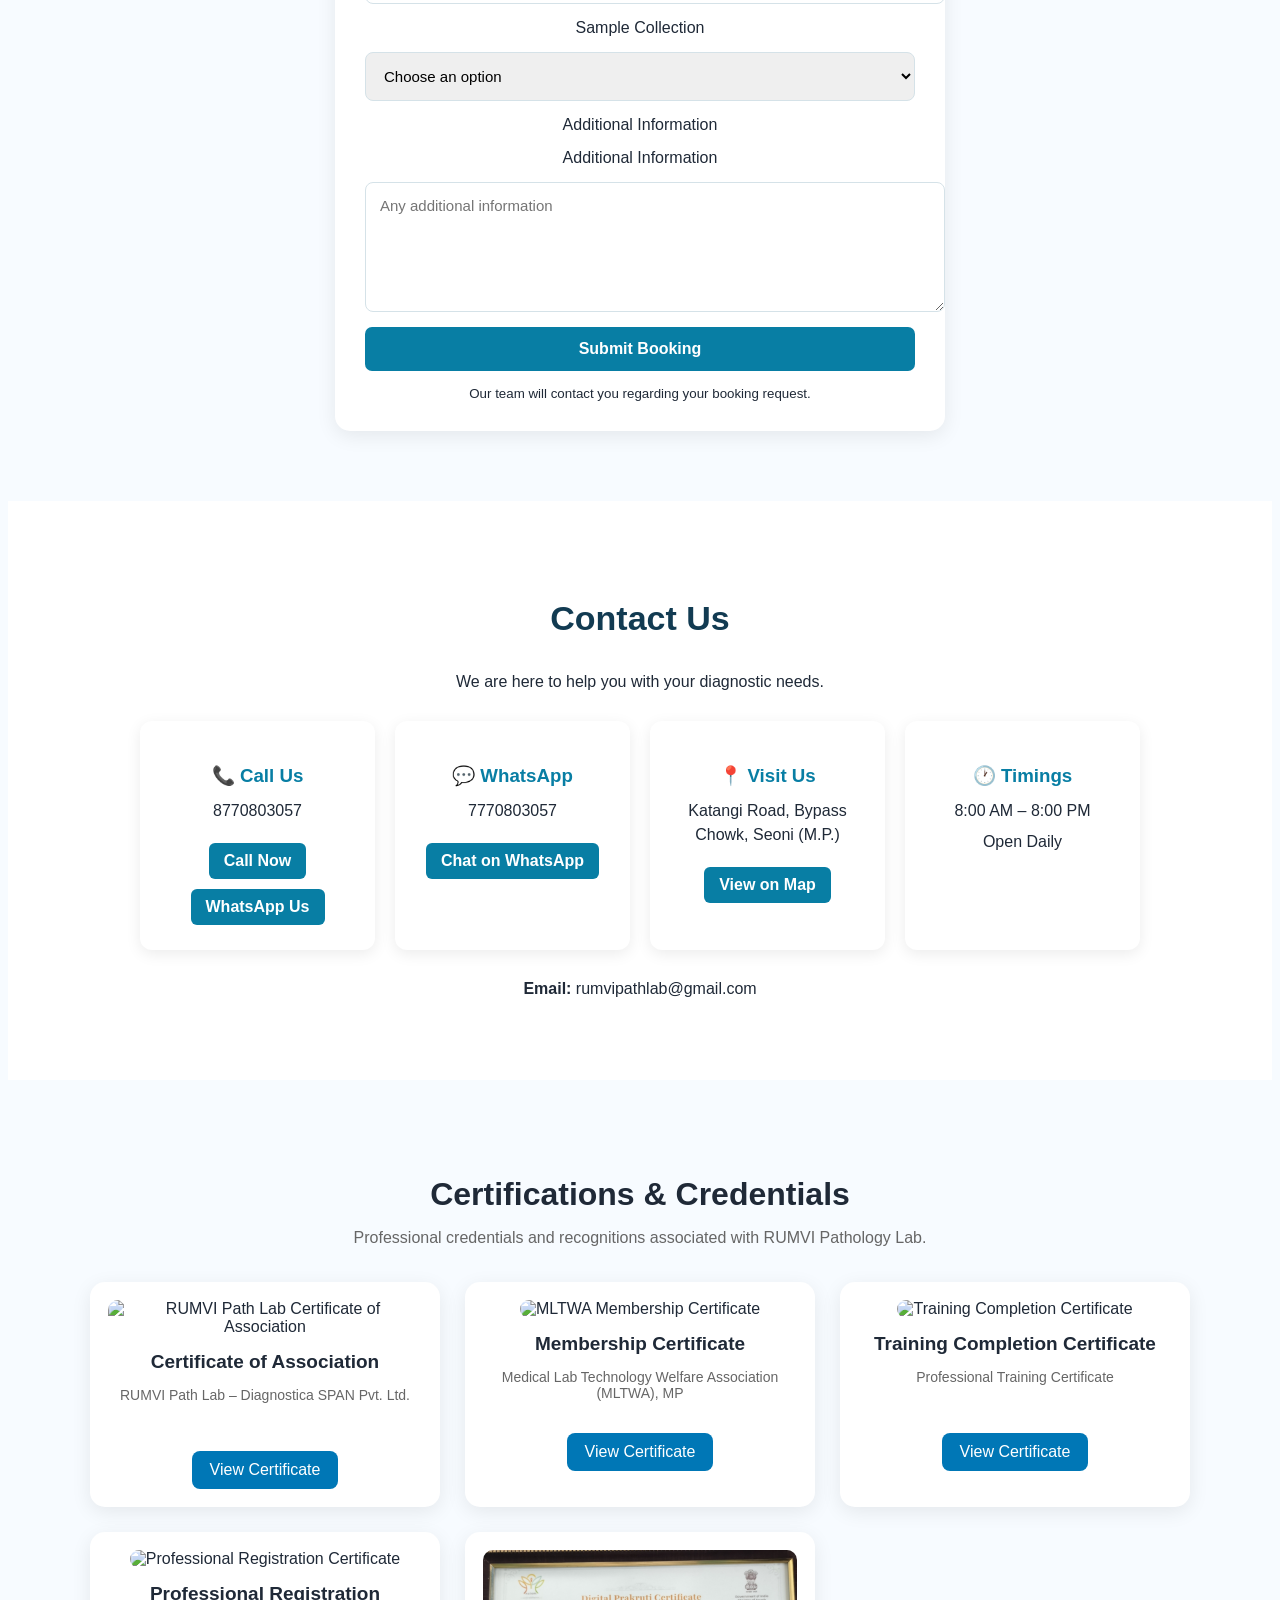
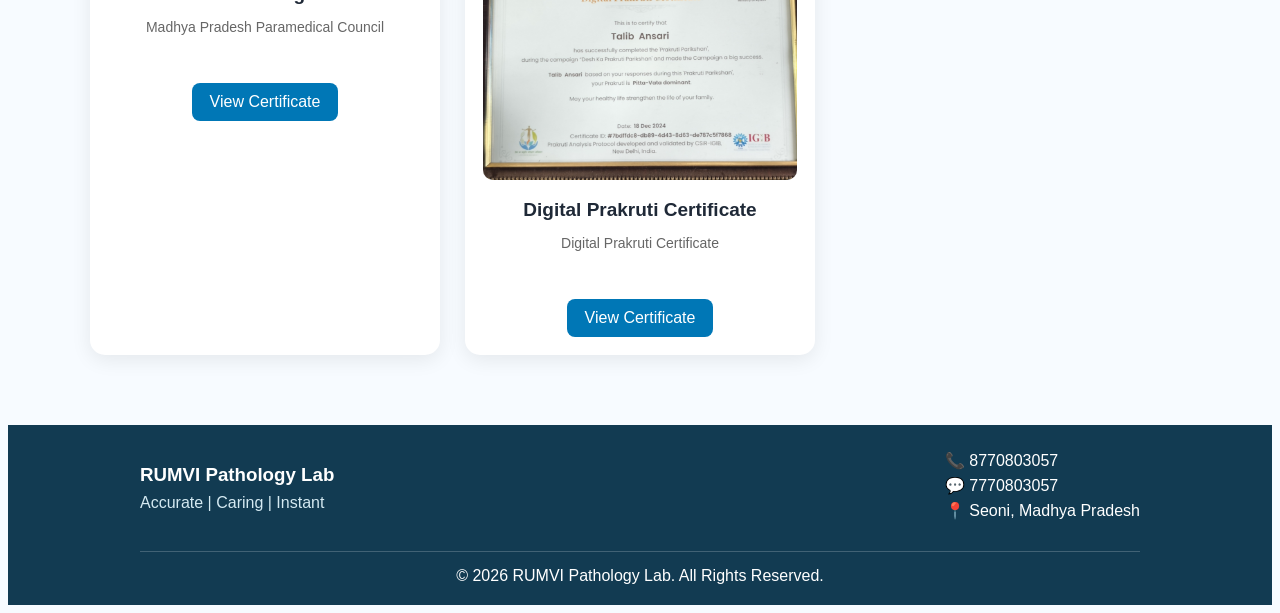
==== commit 5414abad: "Improve diagnostic tests layout" ====
--- a/index.html
+++ b/index.html
@@ -10,6 +10,15 @@
 </head>
 
 <body>
+    <div id="welcomeScreen">
+    <div class="welcome-content">
+        <div class="welcome-icon">🧪</div>
+        <h1>RUMVI</h1>
+        <h2>Pathology Lab</h2>
+        <p>Accurate • Caring • Instant</p>
+    </div>
+</div>
+
 
     <header>
         <div class="logo">
--- a/style.css
+++ b/style.css
@@ -777,4 +777,111 @@
     .section-title h2 {
         font-size: 26px;
     }
+}
+#welcomeScreen {
+    position: fixed;
+    inset: 0;
+    z-index: 9999;
+    background: linear-gradient(135deg, #0b5ed7, #00a6a6);
+    display: flex;
+    justify-content: center;
+    align-items: center;
+    text-align: center;
+    color: white;
+    animation: welcomeFadeOut 1s ease 2.5s forwards;
+}
+
+.welcome-content {
+    animation: welcomeZoom 1s ease;
+}
+
+.welcome-icon {
+    font-size: 55px;
+    margin-bottom: 10px;
+}
+
+.welcome-content h1 {
+    font-size: 52px;
+    letter-spacing: 5px;
+    margin: 0;
+}
+
+.welcome-content h2 {
+    font-size: 24px;
+    font-weight: 400;
+    margin: 5px 0 15px;
+}
+
+.welcome-content p {
+    font-size: 16px;
+    letter-spacing: 2px;
+}
+
+@keyframes welcomeZoom {
+    from {
+        opacity: 0;
+        transform: scale(0.8);
+    }
+    to {
+        opacity: 1;
+        transform: scale(1);
+    }
+}
+
+@keyframes welcomeFadeOut {
+    to {
+        opacity: 0;
+        visibility: hidden;
+    }
+}
+
+@media (max-width: 600px) {
+    .welcome-content h1 {
+        font-size: 40px;
+    }
+
+    .welcome-content h2 {
+        font-size: 20px;
+    }
+}
+/* Diagnostic Tests Grid */
+
+.test-list-grid {
+    display: grid;
+    grid-template-columns: repeat(4, 1fr);
+    gap: 15px;
+    margin-top: 25px;
+}
+
+.test-item {
+    background: #ffffff;
+    padding: 15px 10px;
+    border-radius: 10px;
+    text-align: center;
+    font-weight: 600;
+    color: #0b5ed7;
+    border: 1px solid #e5eef8;
+    box-shadow: 0 3px 10px rgba(0, 0, 0, 0.08);
+}
+
+/* Tablet */
+
+@media (max-width: 900px) {
+    .test-list-grid {
+        grid-template-columns: repeat(3, 1fr);
+    }
+}
+
+/* Mobile */
+
+@media (max-width: 600px) {
+    .test-list-grid {
+        grid-template-columns: repeat(2, 1fr);
+        gap: 10px;
+    }
+
+    .test-item {
+        padding: 12px 5px;
+        font-size: 13px;
+    }
 }
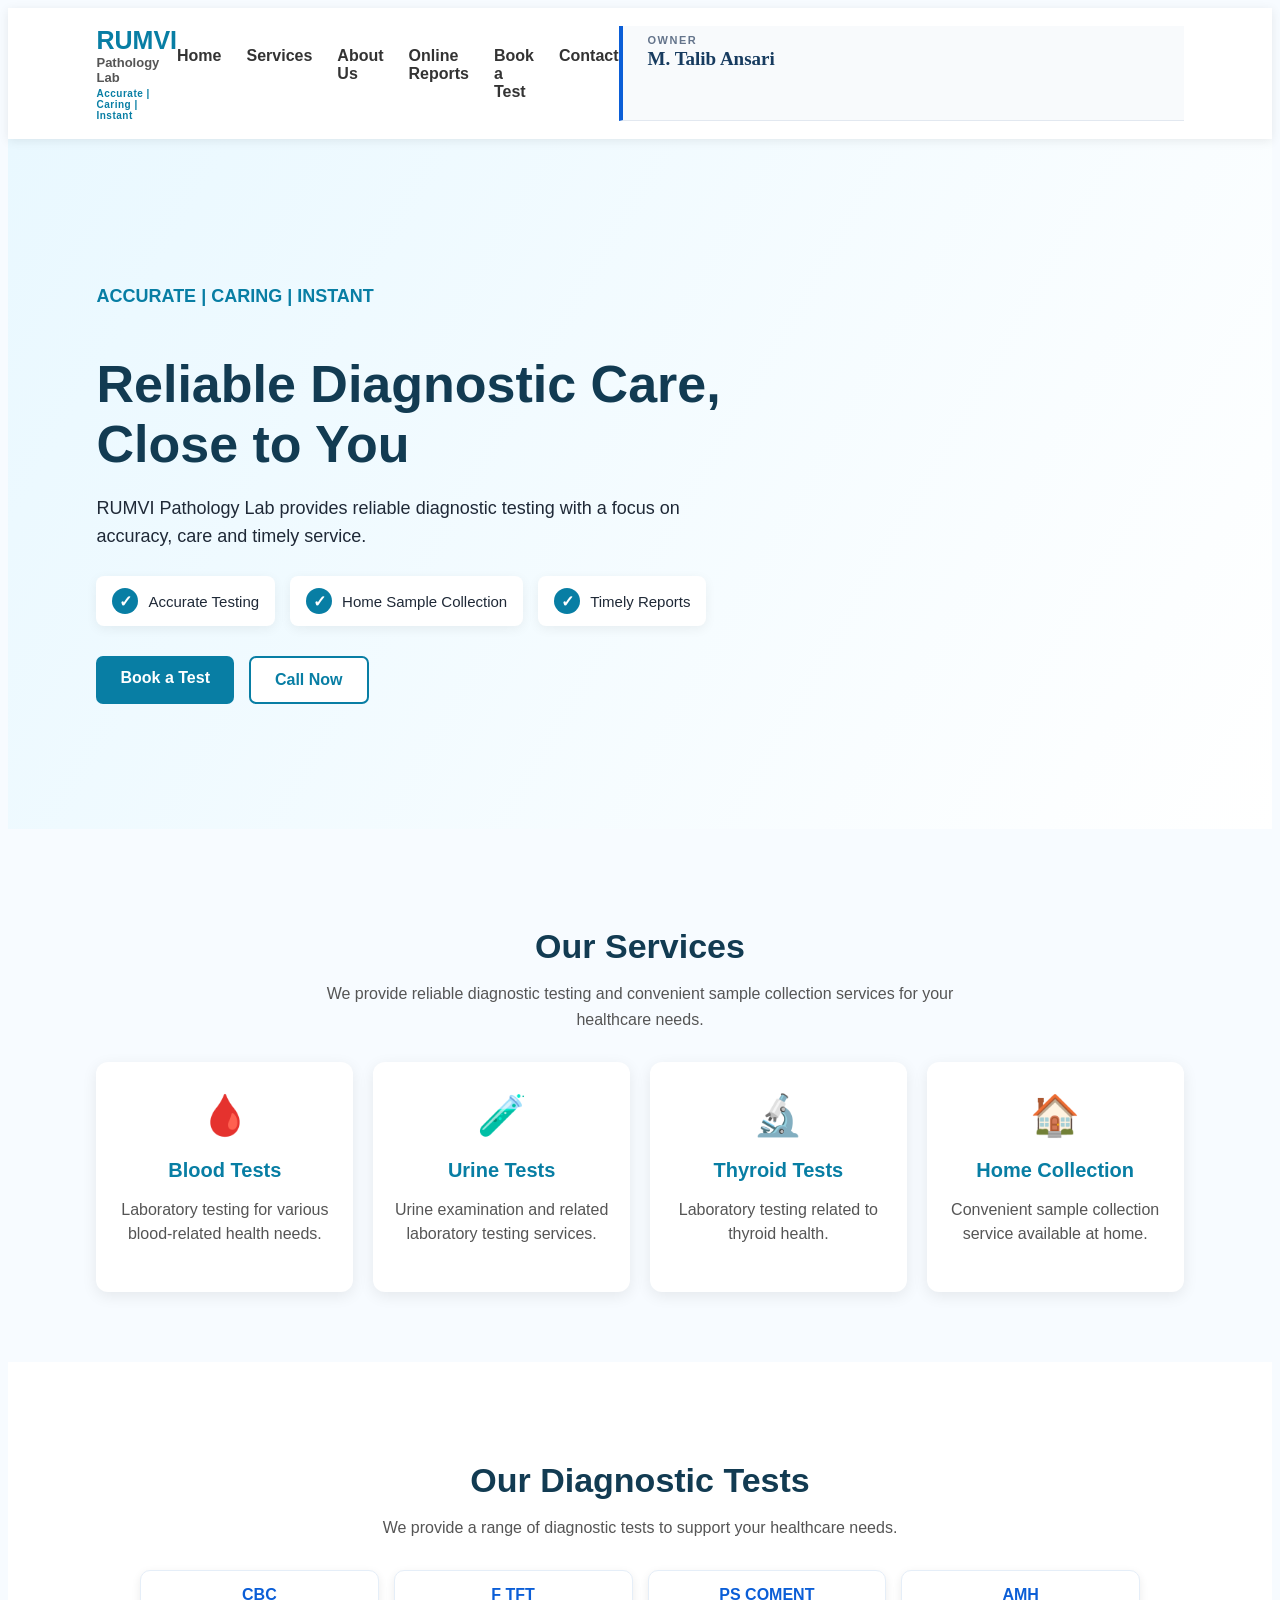
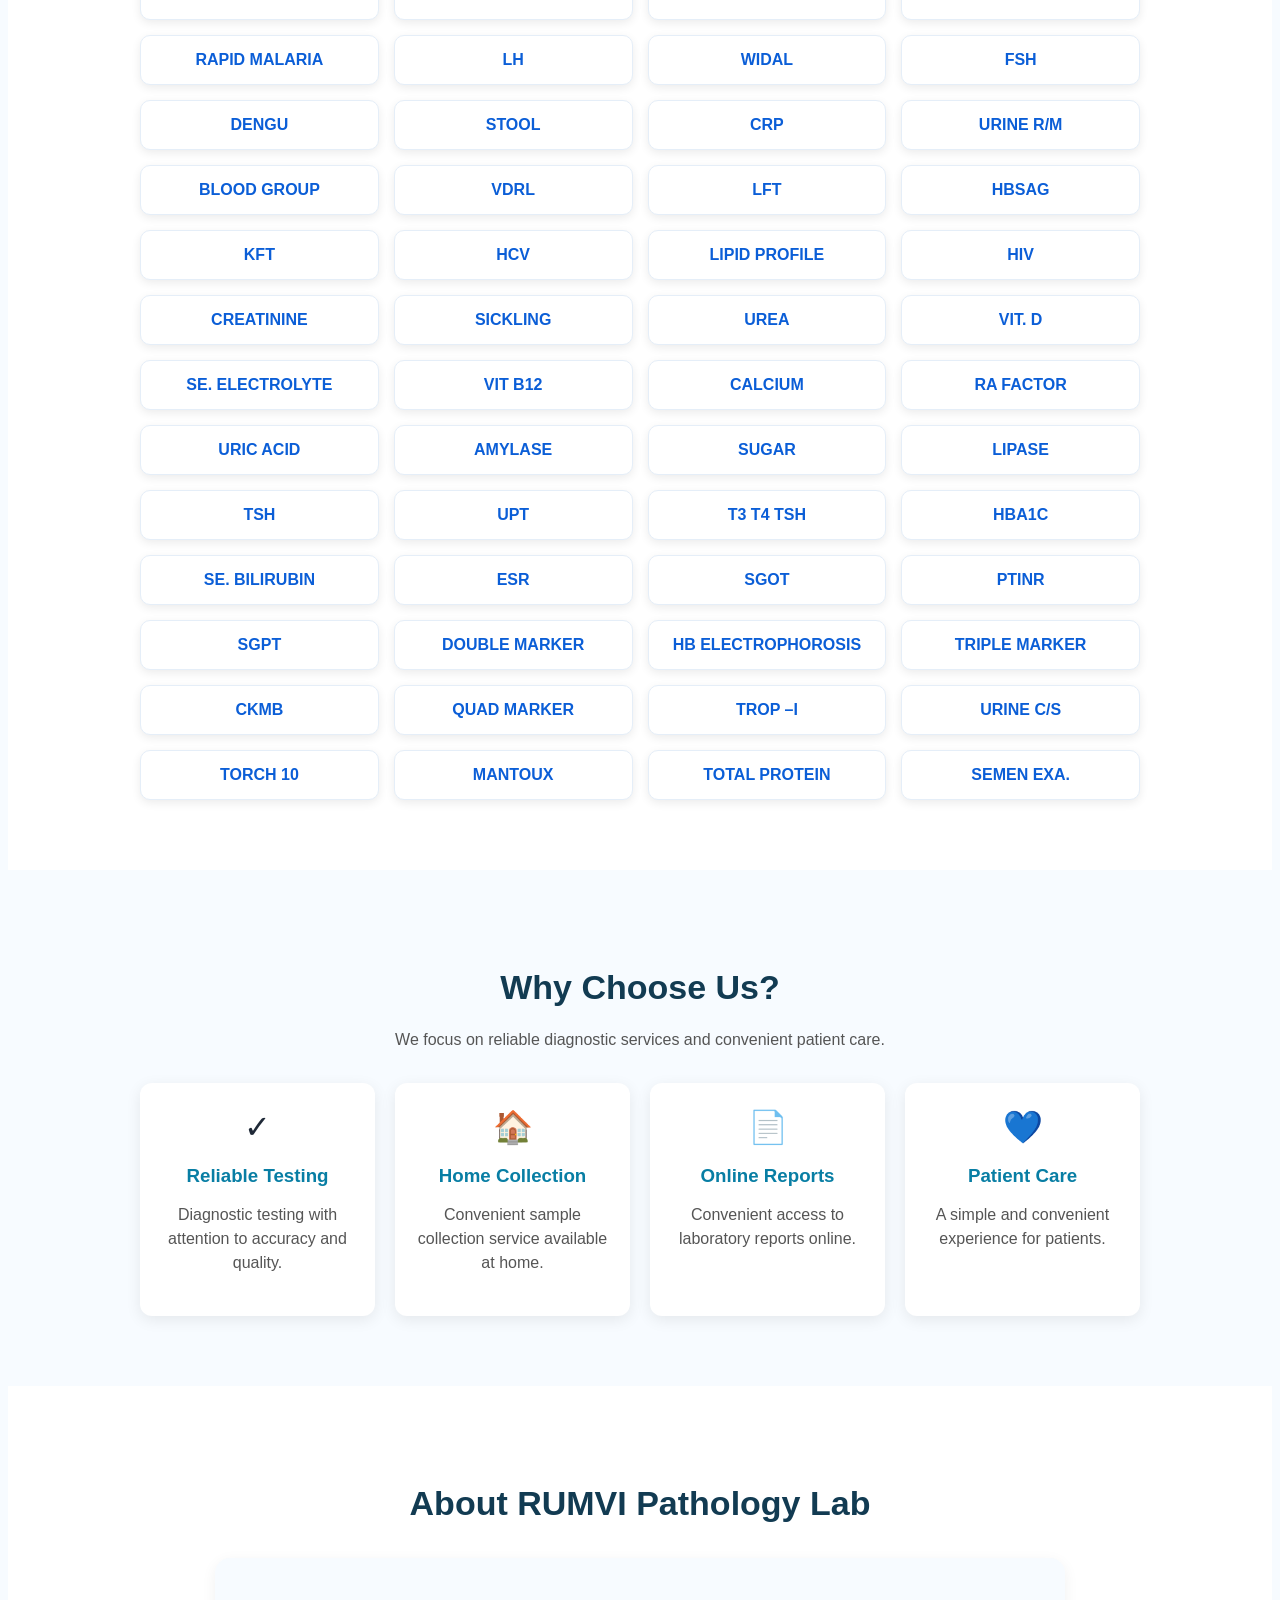
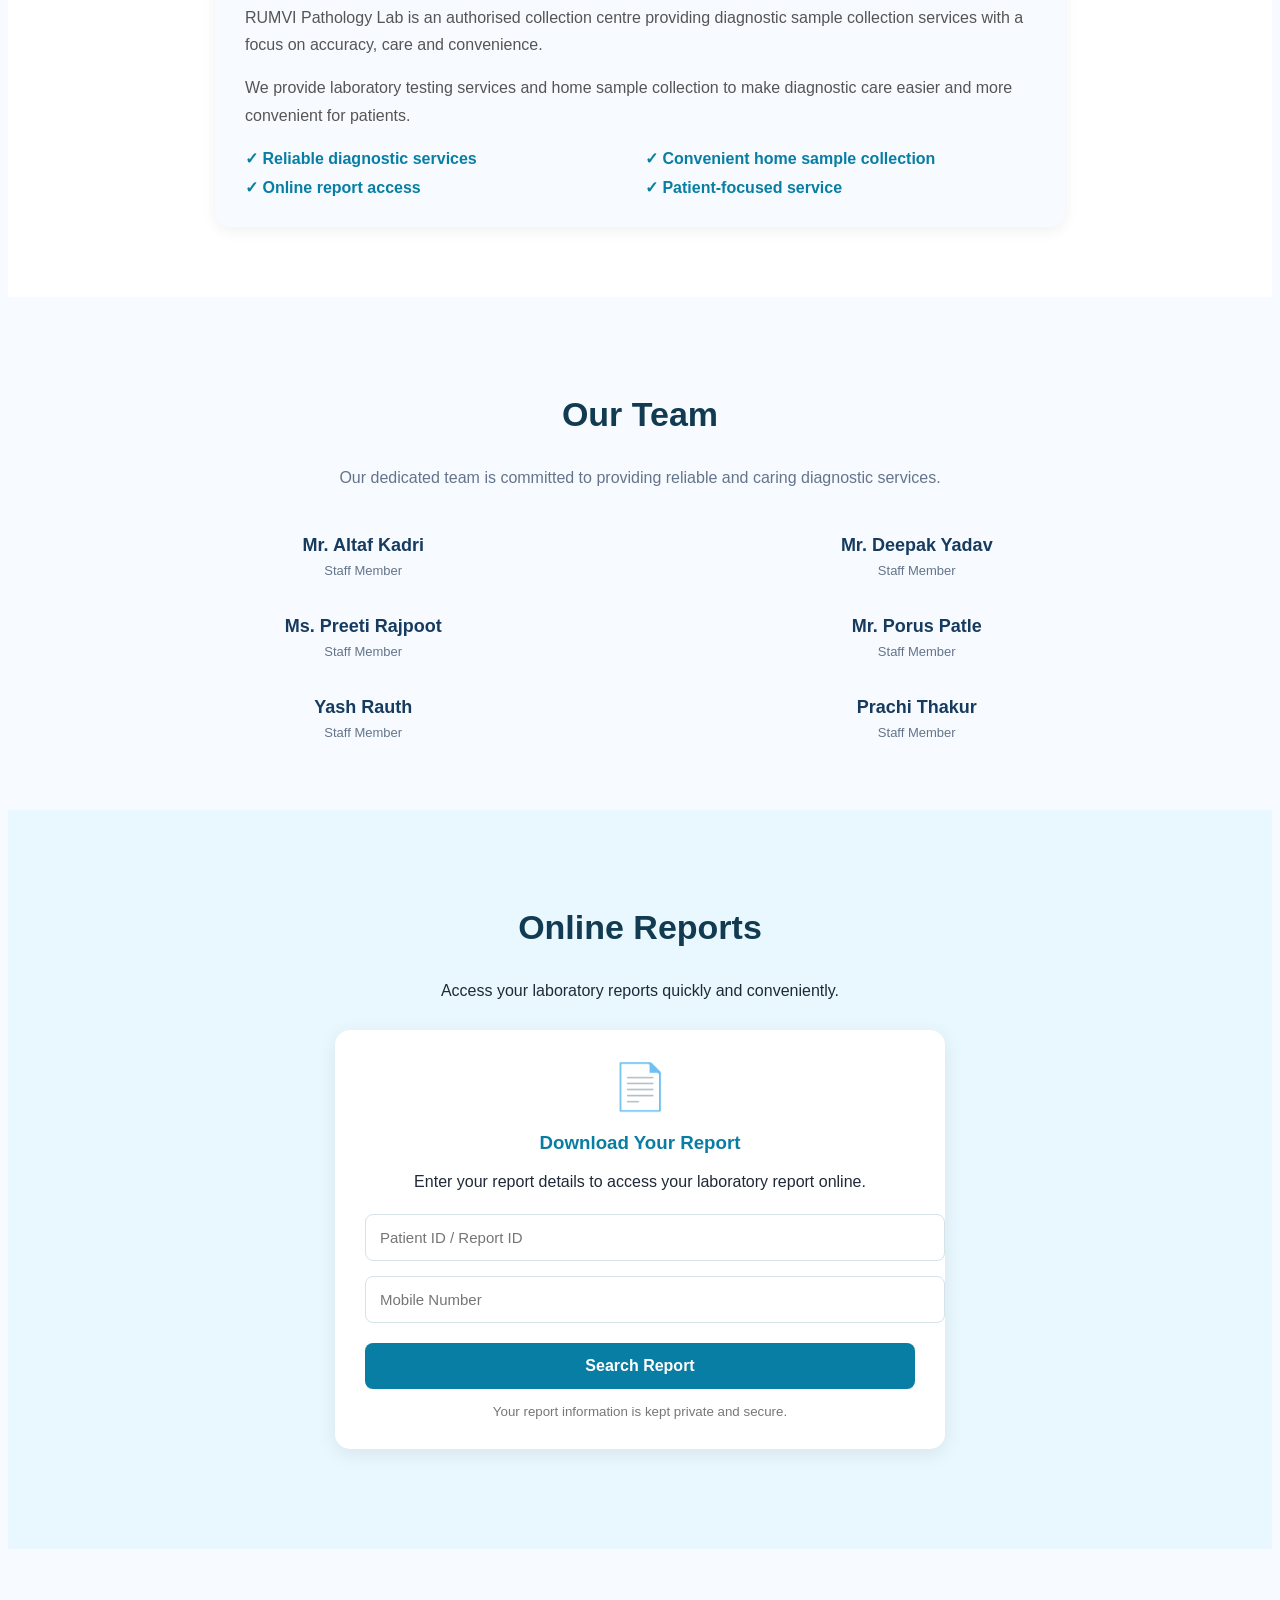
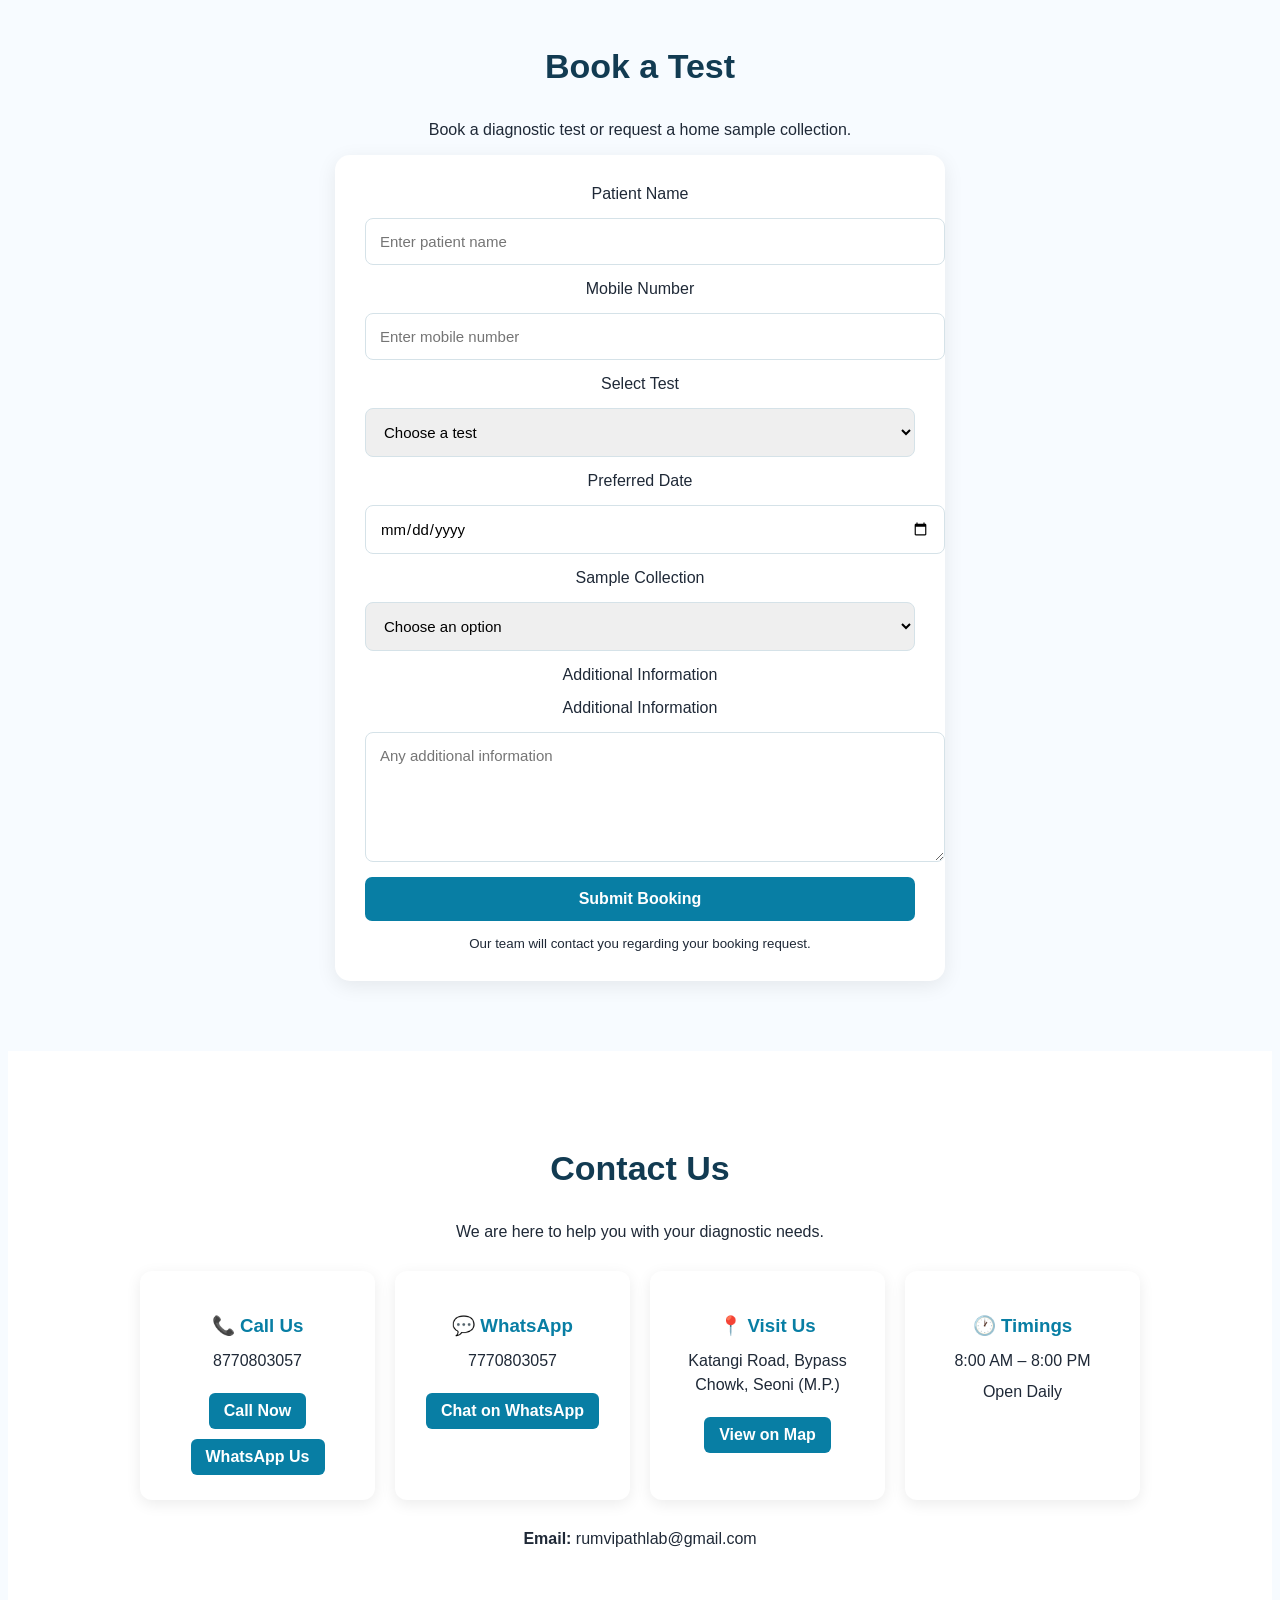
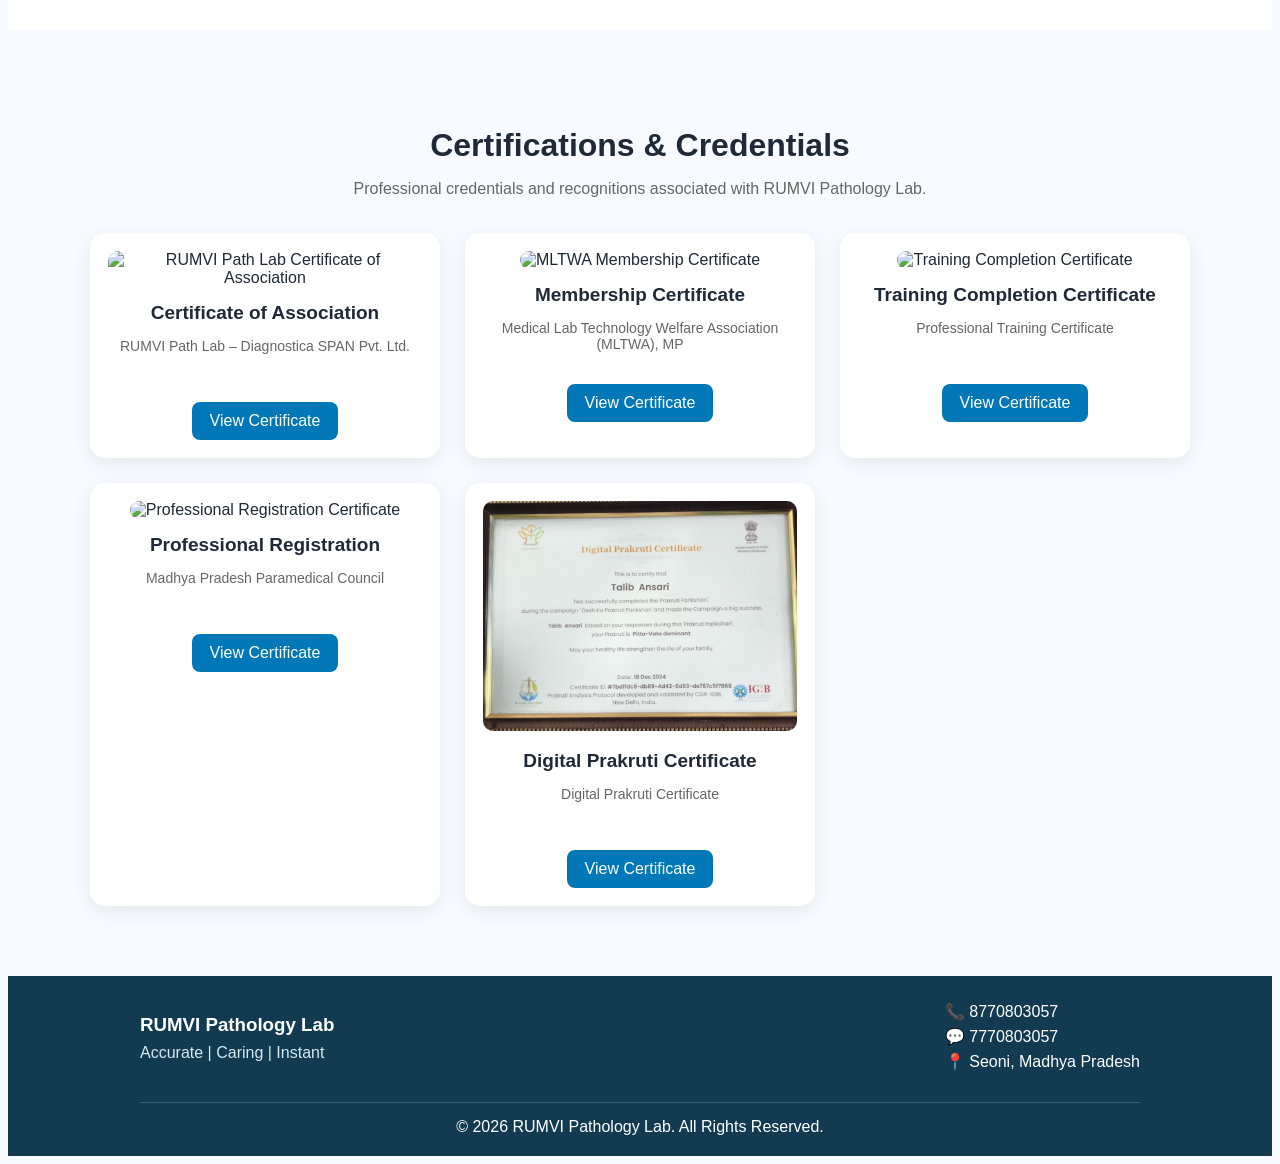
==== commit 254c0291: "Add report preview and password reset" ====
--- a/index.html
+++ b/index.html
@@ -12,7 +12,9 @@
 <body>
     <div id="welcomeScreen">
     <div class="welcome-content">
-        <div class="welcome-icon">🧪</div>
+        <div class="welcome-icon">
+    <img src="rumvi-logo.jpg" alt="RUMVI Pathology Lab Logo">
+</div>
         <h1>RUMVI</h1>
         <h2>Pathology Lab</h2>
         <p>Accurate • Caring • Instant</p>
@@ -35,6 +37,10 @@
     <a href="#booking">Book a Test</a>
     <a href="#contact">Contact</a>
 </nav>
+<div class="owner-bar">
+    <span>Owner</span>
+    <strong>M. Talib Ansari</strong>
+</div>
     </header>
 
 
@@ -270,6 +276,51 @@
     </div>
 
 </section>
+<!-- Our Team -->
+
+<section class="section team-section">
+
+    <h2>Our Team</h2>
+
+    <p class="team-intro">
+        Our dedicated team is committed to providing reliable and caring diagnostic services.
+    </p>
+
+    <div class="team-grid">
+
+        <div class="team-card">
+            <h3>Mr. Altaf Kadri</h3>
+            <p>Staff Member</p>
+        </div>
+
+        <div class="team-card">
+            <h3>Mr. Deepak Yadav</h3>
+            <p>Staff Member</p>
+        </div>
+
+        <div class="team-card">
+            <h3>Ms. Preeti Rajpoot</h3>
+            <p>Staff Member</p>
+        </div>
+
+        <div class="team-card">
+            <h3>Mr. Porus Patle</h3>
+            <p>Staff Member</p>
+        </div>
+
+        <div class="team-card">
+            <h3>Yash Rauth</h3>
+            <p>Staff Member</p>
+        </div>
+
+        <div class="team-card">
+            <h3>Prachi Thakur</h3>
+            <p>Staff Member</p>
+        </div>
+
+    </div>
+
+</section>
 <section id="reports" class="section reports">
 
     <h2>Online Reports</h2>
--- a/style.css
+++ b/style.css
@@ -884,4 +884,164 @@
         padding: 12px 5px;
         font-size: 13px;
     }
+}
+/* Mobile Navigation Fix */
+
+@media (max-width: 600px) {
+
+    header {
+        padding: 15px;
+        flex-direction: column;
+        text-align: center;
+    }
+
+    nav {
+        width: 100%;
+    }
+
+    nav ul {
+        display: flex;
+        flex-wrap: wrap;
+        justify-content: center;
+        gap: 8px;
+    }
+
+    nav ul li {
+        margin: 0;
+    }
+
+    nav ul li a {
+        font-size: 13px;
+        padding: 7px 8px;
+    }
+
+}
+/* Welcome Logo */
+
+.welcome-icon img {
+    width: 150px;
+    max-width: 70%;
+    height: auto;
+    display: block;
+    margin: 0 auto 15px;
+    border-radius: 12px;
+}
+.welcome-icon img {
+    width: 150px;
+    max-width: 70%;
+    height: auto;
+    display: block;
+    margin: 0 auto 15px;
+    border-radius: 12px;
+}
+@media (max-width: 600px) {
+    .welcome-icon img {
+        width: 90px;
+    }
+}
+/* Owner Bar */
+
+.owner-bar {
+    width: 100%;
+    align-self: stretch;
+    background: #f8fafc;
+    padding: 8px 25px;
+    border-bottom: 1px solid #e2e8f0;
+    border-left: 4px solid #0b5ed7;
+    text-align: left;
+}
+
+.owner-bar span {
+    display: block;
+    font-family: Arial, sans-serif;
+    font-size: 11px;
+    font-weight: 600;
+    color: #64748b;
+    letter-spacing: 1.5px;
+    text-transform: uppercase;
+    text-align: left;
+    margin-bottom: 2px;
+}
+
+.owner-bar strong {
+    display: block;
+    font-family: Georgia, serif;
+    font-size: 19px;
+    font-weight: 600;
+    color: #173b5f;
+    text-align: left;
+}
+/* Reduce gap after Owner */
+
+.owner-bar + .hero {
+    margin-top: 0;
+    padding-top: 25px;
+}
+/* Our Team */
+
+.team-section {
+    text-align: center;
+}
+
+.team-intro {
+    max-width: 650px;
+    margin: 10px auto 30px;
+    color: #64748b;
+}
+
+.team-grid {
+    display: grid;
+    grid-template-columns: repeat(2, 1fr);
+    gap: 20px;
+};
+
+.team-card {
+    background: #ffffff;
+    padding: 24px 18px;
+    border-radius: 14px;
+    border: 1px solid #e2e8f0;
+    box-shadow: 0 5px 15px rgba(0, 0, 0, 0.06);
+    transition: transform 0.2s ease, box-shadow 0.2s ease;
+}
+
+.team-card:hover {
+    transform: translateY(-4px);
+    box-shadow: 0 8px 20px rgba(0, 0, 0, 0.10);
+}
+
+.team-card h3 {
+    margin-bottom: 7px;
+    color: #173b5f;
+    font-size: 18px;
+}
+
+.team-card p {
+    margin: 0;
+    color: #64748b;
+    font-size: 13px;
+}
+
+@media (max-width: 900px) {
+    .team-grid {
+        grid-template-columns: repeat(2, 1fr);
+    }
+}
+
+@media (max-width: 600px) {
+    .team-grid {
+        grid-template-columns: repeat(2, 1fr);
+        gap: 10px;
+    }
+
+    .team-card {
+        padding: 18px 8px;
+    }
+
+    .team-card h3 {
+        font-size: 14px;
+    }
+
+    .team-card p {
+        font-size: 11px;
+    }
 }
